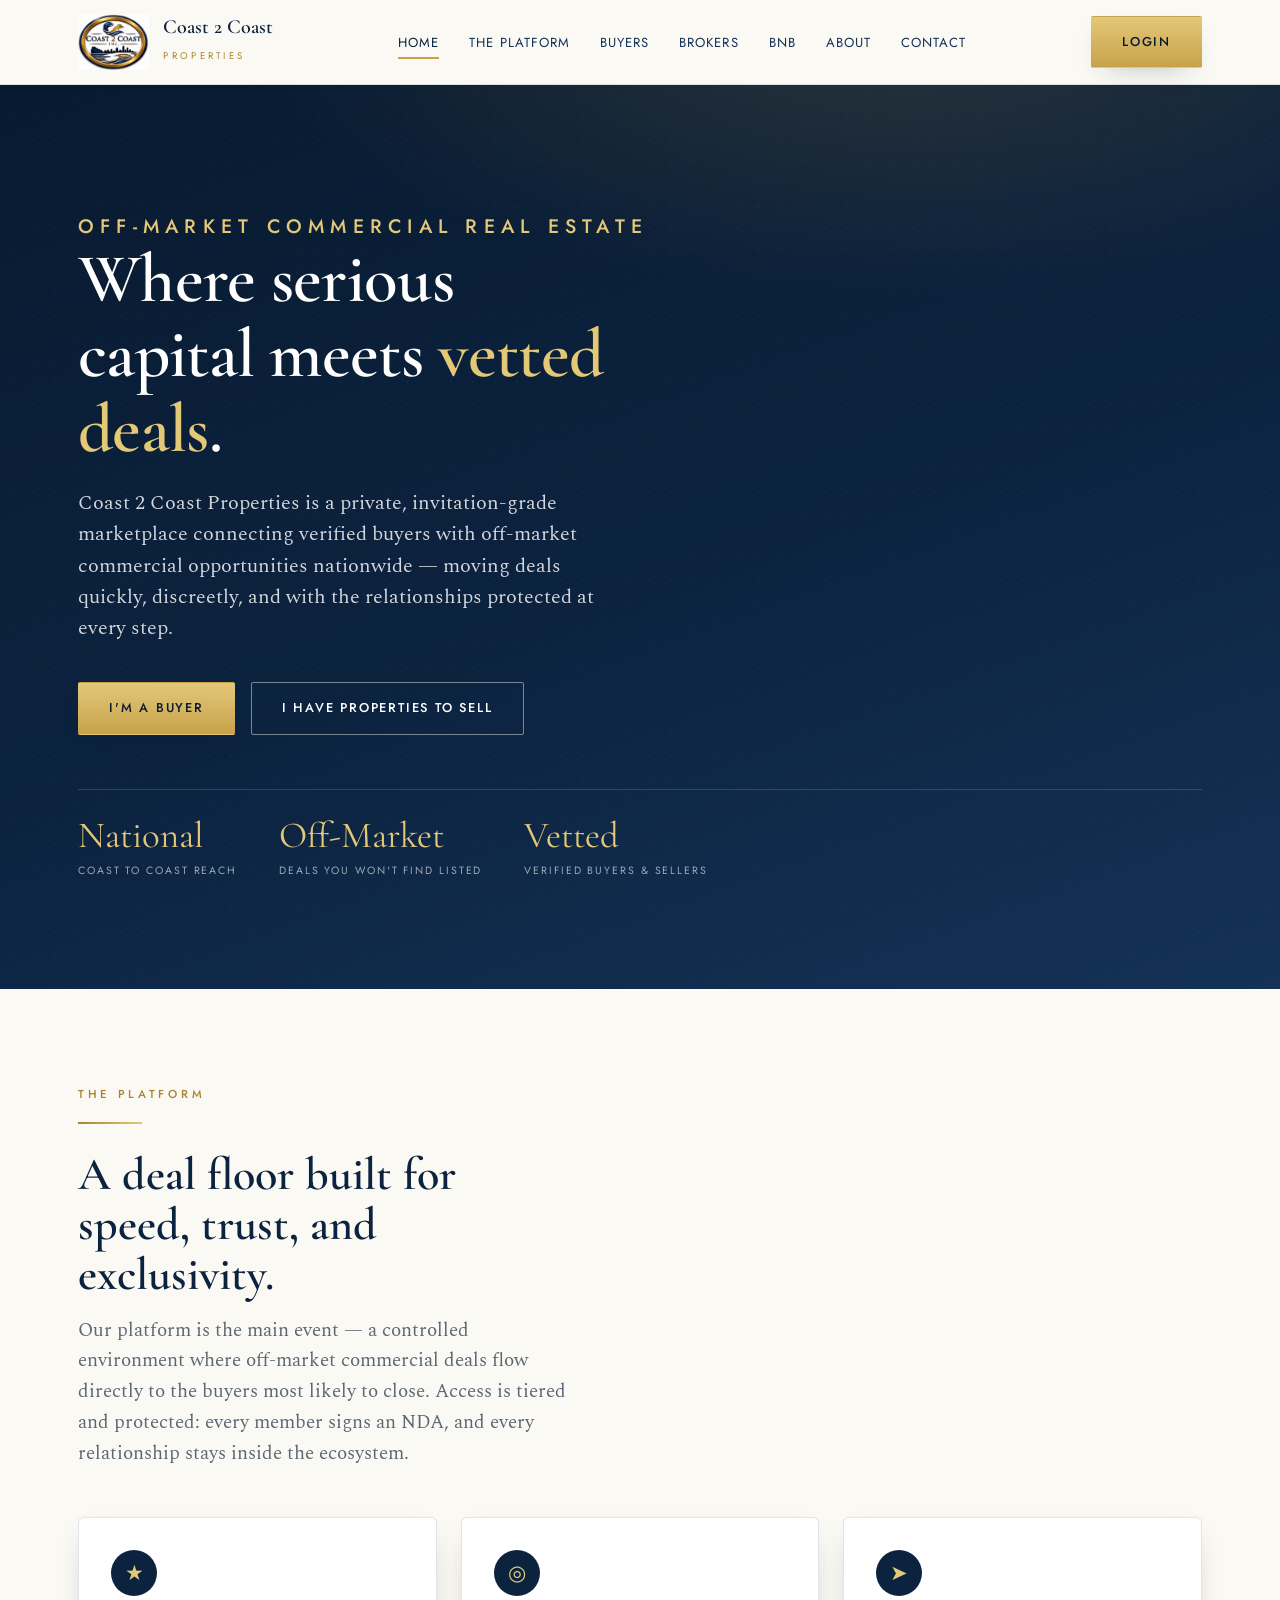
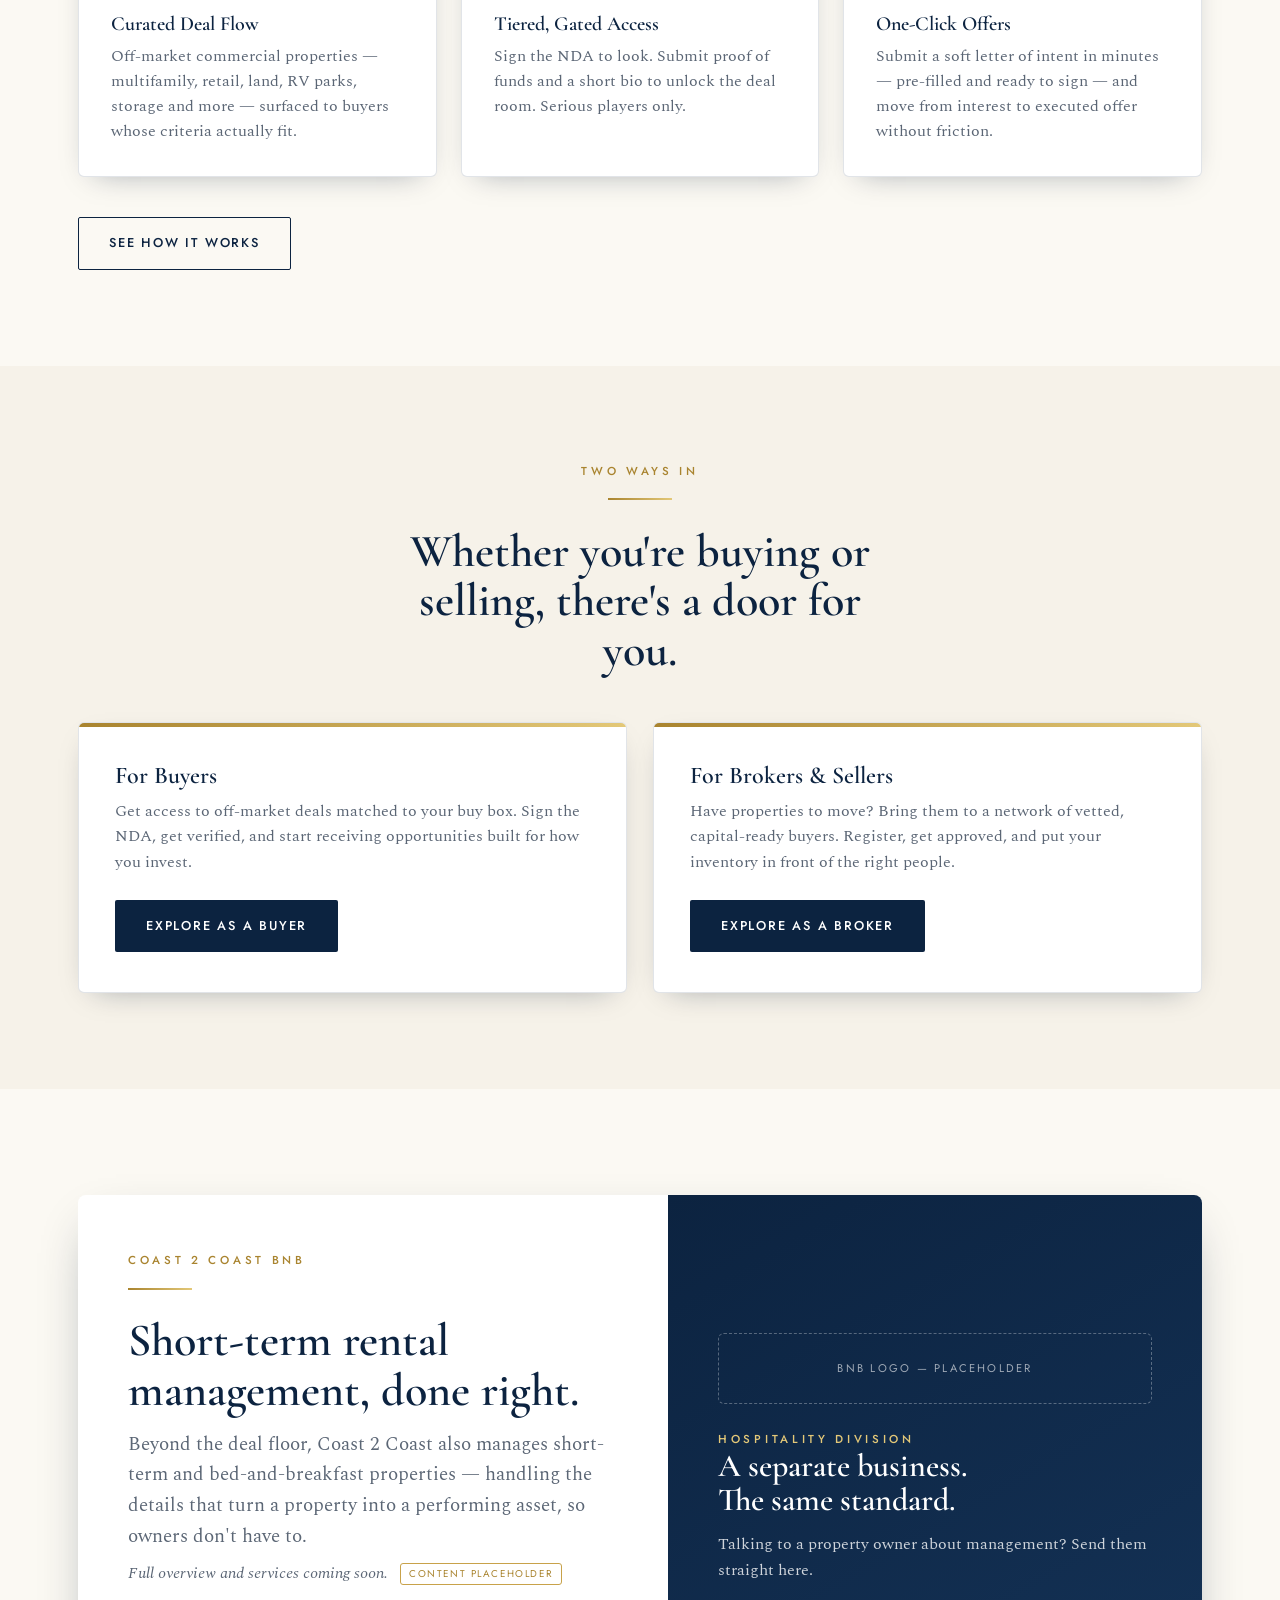
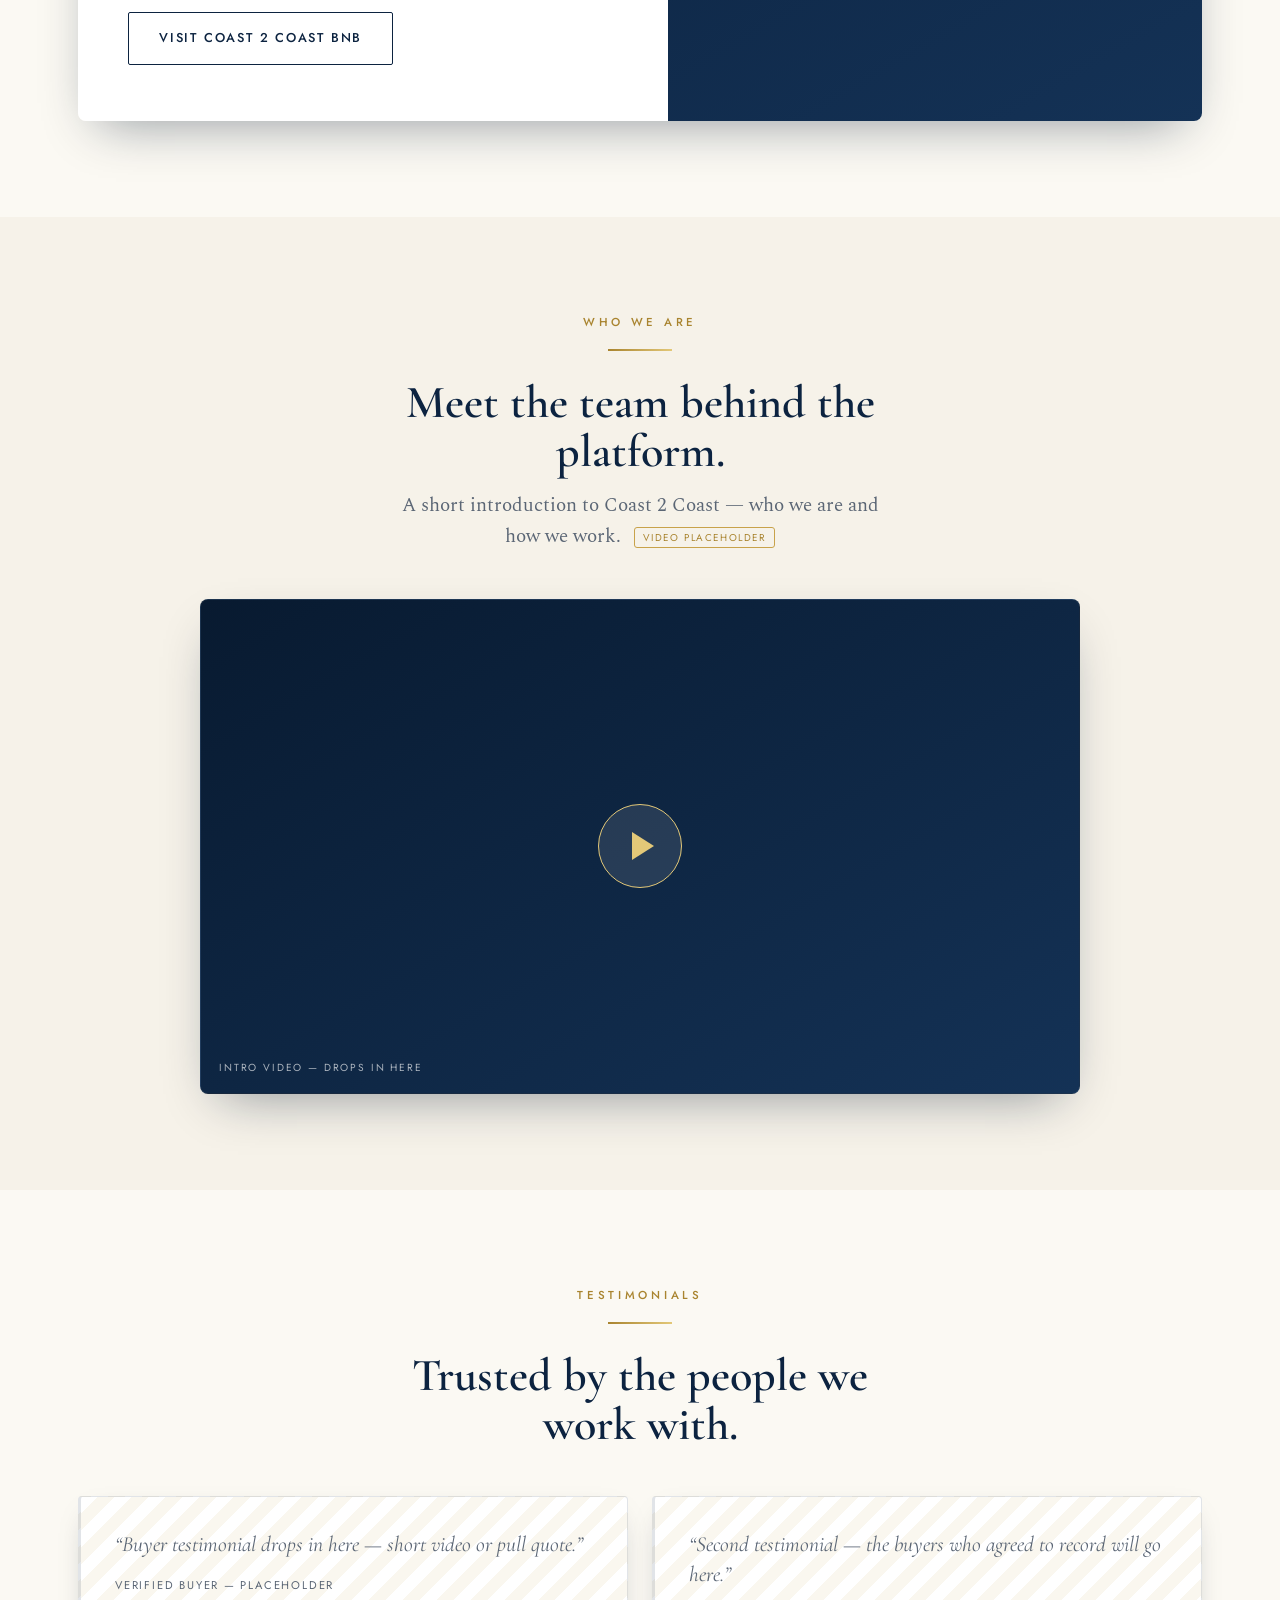
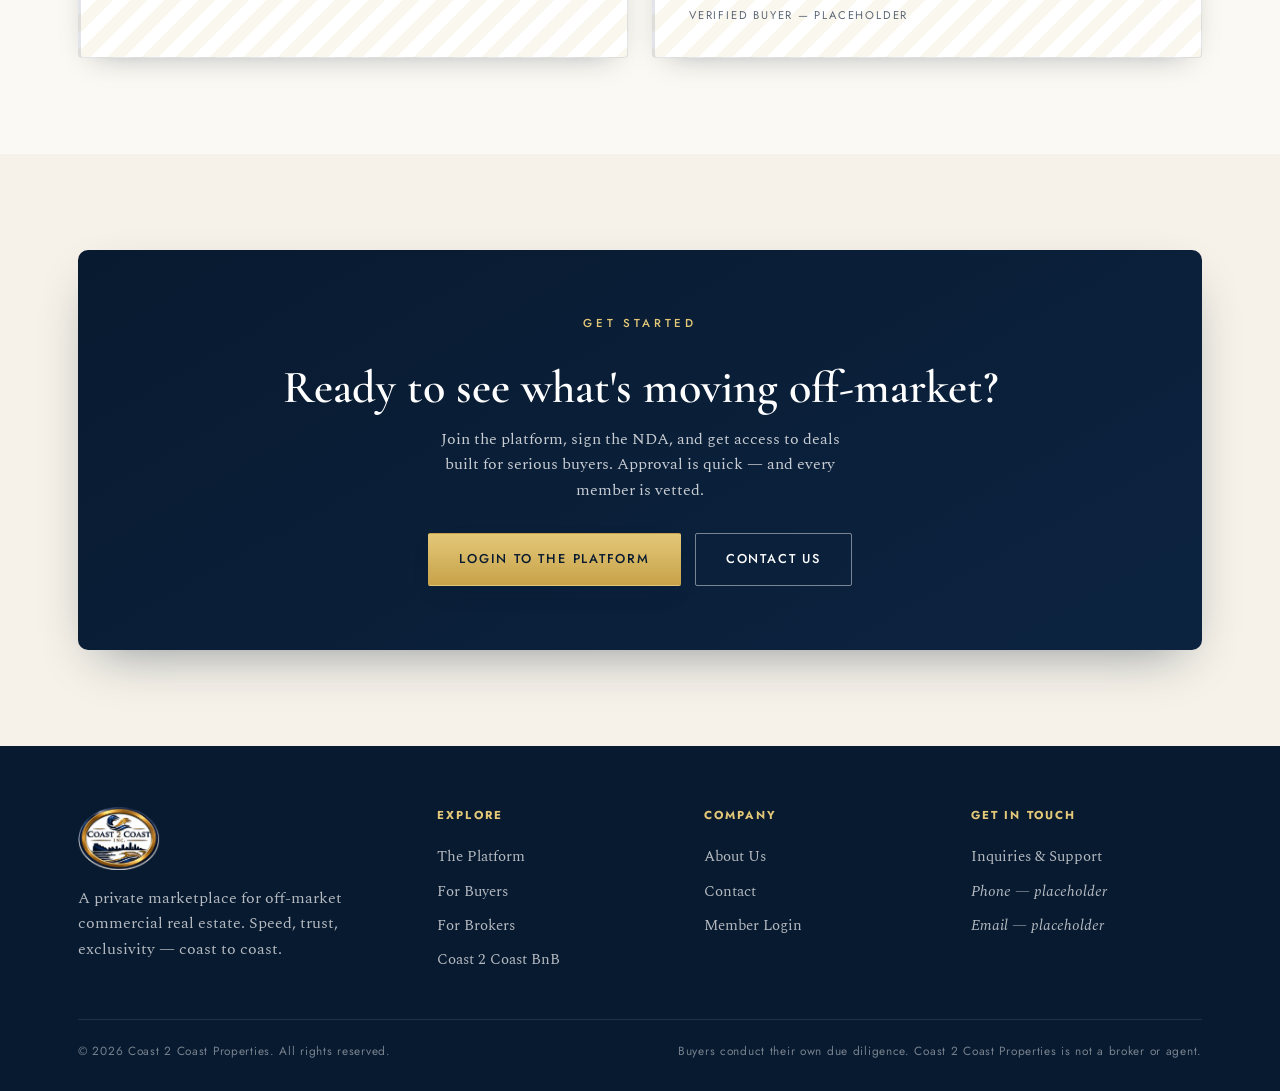
==== index.html @ ff52f73a "Initial commit — C2C marketing site (7 pages) + InterServer deploy workflow" ====
<!DOCTYPE html>
<html lang="en">
<head>
<meta charset="UTF-8">
<meta name="viewport" content="width=device-width, initial-scale=1.0">
<title>Coast 2 Coast Properties — Off-Market Commercial Real Estate</title>
<meta name="description" content="A private, invitation-grade marketplace for off-market commercial real estate. Verified buyers, vetted deals, coast to coast.">
<link rel="preconnect" href="https://fonts.googleapis.com">
<link rel="preconnect" href="https://fonts.gstatic.com" crossorigin>
<link href="https://fonts.googleapis.com/css2?family=Cormorant+Garamond:wght@500;600;700&family=Spectral:wght@400;500;600&family=Jost:wght@400;500;600&display=swap" rel="stylesheet">
<link rel="stylesheet" href="assets/css/style.css">
<link rel="icon" href="assets/img/logo.png">
</head>
<body>

<!-- ============ TOP BAR ============ -->
<header class="topbar">
  <div class="container nav">
    <a class="brand" href="index.html">
      <img src="assets/img/logo.png" alt="Coast 2 Coast Properties">
      <span>
        <span class="bname">Coast 2 Coast</span><br>
        <span class="bsub">Properties</span>
      </span>
    </a>
    <nav class="menu" id="menu">
      <a href="index.html" class="active">Home</a>
      <a href="platform.html">The Platform</a>
      <a href="buyers.html">Buyers</a>
      <a href="brokers.html">Brokers</a>
      <a href="bnb.html">BnB</a>
      <a href="about.html">About</a>
      <a href="contact.html">Contact</a>
    </nav>
    <div class="nav-cta">
      <a href="https://coast2coast.thedealfloor.com" class="btn btn-gold">Login</a>
      <button class="burger" id="burger" aria-label="Menu"><span></span><span></span><span></span></button>
    </div>
  </div>
</header>

<!-- ============ HERO ============ -->
<section class="hero">
  <div class="container">
    <p class="eyebrow reveal d1">Off-Market Commercial Real Estate</p>
    <h1 class="reveal d2">Where serious capital meets <span class="accent">vetted deals</span>.</h1>
    <p class="reveal d3">Coast 2 Coast Properties is a private, invitation-grade marketplace connecting verified buyers with off-market commercial opportunities nationwide — moving deals quickly, discreetly, and with the relationships protected at every step.</p>
    <div class="hero-cta reveal d4">
      <a href="buyers.html" class="btn btn-gold">I'm a Buyer</a>
      <a href="brokers.html" class="btn btn-ghost">I Have Properties to Sell</a>
    </div>
    <div class="hero-meta reveal d5">
      <div class="stat"><div class="n">National</div><div class="l">Coast to Coast Reach</div></div>
      <div class="stat"><div class="n">Off-Market</div><div class="l">Deals You Won't Find Listed</div></div>
      <div class="stat"><div class="n">Vetted</div><div class="l">Verified Buyers &amp; Sellers</div></div>
    </div>
  </div>
</section>

<!-- ============ PLATFORM OVERVIEW ============ -->
<section class="section" id="platform">
  <div class="container">
    <div class="section-head">
      <p class="eyebrow">The Platform</p>
      <span class="rule"></span>
      <h2>A deal floor built for speed, trust, and exclusivity.</h2>
      <p class="lede" style="margin-top:16px">Our platform is the main event — a controlled environment where off-market commercial deals flow directly to the buyers most likely to close. Access is tiered and protected: every member signs an NDA, and every relationship stays inside the ecosystem.</p>
    </div>
    <div class="grid-3">
      <div class="card"><div class="ic">&#9733;</div><h3>Curated Deal Flow</h3><p>Off-market commercial properties — multifamily, retail, land, RV parks, storage and more — surfaced to buyers whose criteria actually fit.</p></div>
      <div class="card"><div class="ic">&#9678;</div><h3>Tiered, Gated Access</h3><p>Sign the NDA to look. Submit proof of funds and a short bio to unlock the deal room. Serious players only.</p></div>
      <div class="card"><div class="ic">&#10148;</div><h3>One-Click Offers</h3><p>Submit a soft letter of intent in minutes — pre-filled and ready to sign — and move from interest to executed offer without friction.</p></div>
    </div>
    <div style="margin-top:40px"><a href="platform.html" class="btn btn-outline">See How It Works</a></div>
  </div>
</section>

<!-- ============ TWO PATHS ============ -->
<section class="section tint">
  <div class="container">
    <div class="section-head center">
      <p class="eyebrow">Two Ways In</p>
      <span class="rule"></span>
      <h2>Whether you're buying or selling, there's a door for you.</h2>
    </div>
    <div class="paths">
      <div class="path">
        <h3>For Buyers</h3>
        <p>Get access to off-market deals matched to your buy box. Sign the NDA, get verified, and start receiving opportunities built for how you invest.</p>
        <a href="buyers.html" class="btn btn-navy">Explore as a Buyer</a>
      </div>
      <div class="path">
        <h3>For Brokers &amp; Sellers</h3>
        <p>Have properties to move? Bring them to a network of vetted, capital-ready buyers. Register, get approved, and put your inventory in front of the right people.</p>
        <a href="brokers.html" class="btn btn-navy">Explore as a Broker</a>
      </div>
    </div>
  </div>
</section>

<!-- ============ BnB BAND ============ -->
<section class="section">
  <div class="container">
    <div class="split">
      <div class="copy">
        <p class="eyebrow">Coast 2 Coast BnB</p>
        <span class="rule"></span>
        <h2>Short-term rental management, done right.</h2>
        <p class="lede" style="margin-top:14px">Beyond the deal floor, Coast 2 Coast also manages short-term and bed-and-breakfast properties — handling the details that turn a property into a performing asset, so owners don't have to.</p>
        <p style="color:var(--muted);margin-top:8px"><em>Full overview and services coming soon.</em> <span class="ph">Content placeholder</span></p>
        <div style="margin-top:26px"><a href="bnb.html" class="btn btn-outline">Visit Coast 2 Coast BnB</a></div>
      </div>
      <div class="visual">
        <div class="placeholder-logo">BnB Logo &mdash; placeholder</div>
        <p class="eyebrow">Hospitality Division</p>
        <h2 style="font-size:2rem">A separate business.<br>The same standard.</h2>
        <p style="color:rgba(255,255,255,.8);margin-top:14px">Talking to a property owner about management? Send them straight here.</p>
      </div>
    </div>
  </div>
</section>

<!-- ============ VIDEO ============ -->
<section class="section tint">
  <div class="container">
    <div class="section-head center">
      <p class="eyebrow">Who We Are</p>
      <span class="rule"></span>
      <h2>Meet the team behind the platform.</h2>
      <p class="lede" style="margin:14px auto 0">A short introduction to Coast 2 Coast — who we are and how we work. <span class="ph">Video placeholder</span></p>
    </div>
    <div style="max-width:880px;margin:46px auto 0">
      <div class="video-frame" role="img" aria-label="Intro video placeholder">
        <div class="play"></div>
        <span class="tag">Intro video &mdash; drops in here</span>
      </div>
    </div>
  </div>
</section>

<!-- ============ TESTIMONIALS ============ -->
<section class="section">
  <div class="container">
    <div class="section-head center">
      <p class="eyebrow">Testimonials</p>
      <span class="rule"></span>
      <h2>Trusted by the people we work with.</h2>
    </div>
    <div class="quotes">
      <div class="quote is-placeholder">
        <p>&ldquo;Buyer testimonial drops in here — short video or pull quote.&rdquo;</p>
        <div class="who">Verified Buyer &mdash; placeholder</div>
      </div>
      <div class="quote is-placeholder">
        <p>&ldquo;Second testimonial — the buyers who agreed to record will go here.&rdquo;</p>
        <div class="who">Verified Buyer &mdash; placeholder</div>
      </div>
    </div>
  </div>
</section>

<!-- ============ CTA BAND ============ -->
<section class="section tint">
  <div class="container">
    <div class="cta-band">
      <p class="eyebrow" style="color:var(--gold-bright)">Get Started</p>
      <h2>Ready to see what's moving off-market?</h2>
      <p>Join the platform, sign the NDA, and get access to deals built for serious buyers. Approval is quick — and every member is vetted.</p>
      <div style="display:flex;gap:14px;justify-content:center;flex-wrap:wrap">
        <a href="https://coast2coast.thedealfloor.com" class="btn btn-gold">Login to the Platform</a>
        <a href="contact.html" class="btn btn-ghost">Contact Us</a>
      </div>
    </div>
  </div>
</section>

<!-- ============ FOOTER ============ -->
<footer class="footer">
  <div class="container">
    <div class="cols">
      <div>
        <img src="assets/img/logo_transparent.png" alt="Coast 2 Coast Properties">
        <p style="max-width:34ch">A private marketplace for off-market commercial real estate. Speed, trust, exclusivity — coast to coast.</p>
      </div>
      <div>
        <h4>Explore</h4>
        <a href="platform.html">The Platform</a>
        <a href="buyers.html">For Buyers</a>
        <a href="brokers.html">For Brokers</a>
        <a href="bnb.html">Coast 2 Coast BnB</a>
      </div>
      <div>
        <h4>Company</h4>
        <a href="about.html">About Us</a>
        <a href="contact.html">Contact</a>
        <a href="https://coast2coast.thedealfloor.com">Member Login</a>
      </div>
      <div>
        <h4>Get In Touch</h4>
        <a href="contact.html">Inquiries &amp; Support</a>
        <a href="#" class="ph-link"><em>Phone &mdash; placeholder</em></a>
        <a href="#" class="ph-link"><em>Email &mdash; placeholder</em></a>
      </div>
    </div>
    <div class="fine">
      <span>&copy; 2026 Coast 2 Coast Properties. All rights reserved.</span>
      <span>Buyers conduct their own due diligence. Coast 2 Coast Properties is not a broker or agent.</span>
    </div>
  </div>
</footer>

<script>
  const b=document.getElementById('burger'),m=document.getElementById('menu');
  b&&b.addEventListener('click',()=>m.classList.toggle('open'));
</script>
</body>
</html>
---- assets/css/style.css ----
/* ============================================================
   Coast 2 Coast Properties — shared stylesheet
   Palette + system pulled from the crest logo (navy + gold)
   ============================================================ */

:root{
  --navy:#0c2340;          /* deep crest navy */
  --navy-700:#143256;
  --navy-900:#081a30;
  --gold:#c8a24a;          /* metallic gold */
  --gold-bright:#e3c878;
  --gold-deep:#a9842f;
  --cream:#f6f2e9;         /* warm off-white */
  --cream-2:#fbf9f3;
  --ink:#1d2533;
  --muted:#5b6675;
  --line:rgba(12,35,64,.12);
  --white:#ffffff;

  --display:"Cormorant Garamond", Georgia, serif;
  --body:"Spectral", Georgia, "Times New Roman", serif;
  --sans:"Jost", "Century Gothic", system-ui, sans-serif; /* eyebrows, nav, buttons */

  --maxw:1180px;
  --shadow:0 20px 50px -20px rgba(8,26,48,.45);
  --shadow-sm:0 10px 30px -16px rgba(8,26,48,.4);
}

*{box-sizing:border-box;margin:0;padding:0}
html{scroll-behavior:smooth}
body{
  font-family:var(--body);
  color:var(--ink);
  background:var(--cream-2);
  line-height:1.6;
  -webkit-font-smoothing:antialiased;
}
img{max-width:100%;display:block}
a{color:inherit;text-decoration:none}

.container{max-width:var(--maxw);margin:0 auto;padding:0 28px}
.eyebrow{
  font-family:var(--sans);
  text-transform:uppercase;
  letter-spacing:.32em;
  font-size:.72rem;
  font-weight:500;
  color:var(--gold-deep);
}
h1,h2,h3{font-family:var(--display);font-weight:600;line-height:1.08;color:var(--navy)}
h1{font-size:clamp(2.6rem,5.4vw,4.4rem);letter-spacing:-.01em}
h2{font-size:clamp(2rem,3.6vw,3rem)}
h3{font-size:1.5rem}
.lede{font-size:1.2rem;color:var(--muted);max-width:60ch}

/* gold hairline divider */
.rule{display:inline-block;width:64px;height:2px;background:linear-gradient(90deg,var(--gold-deep),var(--gold-bright));margin:18px 0}

/* ---------- buttons ---------- */
.btn{
  font-family:var(--sans);
  text-transform:uppercase;
  letter-spacing:.14em;
  font-size:.8rem;
  font-weight:500;
  display:inline-flex;align-items:center;gap:.6em;
  padding:15px 30px;
  border-radius:2px;
  border:1px solid transparent;
  cursor:pointer;
  transition:.25s ease;
}
.btn-gold{background:linear-gradient(180deg,var(--gold-bright),var(--gold));color:var(--navy-900);box-shadow:var(--shadow-sm)}
.btn-gold:hover{transform:translateY(-2px);box-shadow:0 16px 34px -14px rgba(168,132,47,.7)}
.btn-ghost{border-color:rgba(255,255,255,.45);color:#fff}
.btn-ghost:hover{border-color:var(--gold-bright);color:var(--gold-bright)}
.btn-navy{background:var(--navy);color:#fff}
.btn-navy:hover{background:var(--navy-700);transform:translateY(-2px)}
.btn-outline{border-color:var(--navy);color:var(--navy)}
.btn-outline:hover{background:var(--navy);color:#fff}

/* ---------- top bar / nav ---------- */
.topbar{
  position:sticky;top:0;z-index:50;
  background:rgba(251,249,243,.92);
  backdrop-filter:blur(10px);
  border-bottom:1px solid var(--line);
}
.nav{display:flex;align-items:center;justify-content:space-between;height:84px}
.brand{display:flex;align-items:center;gap:14px}
.brand img{height:56px;width:auto}
.brand .bname{font-family:var(--display);font-size:1.25rem;color:var(--navy);font-weight:600;line-height:1}
.brand .bsub{font-family:var(--sans);font-size:.6rem;letter-spacing:.34em;text-transform:uppercase;color:var(--gold-deep)}
.menu{display:flex;align-items:center;gap:30px;font-family:var(--sans);font-size:.82rem;letter-spacing:.08em;text-transform:uppercase}
.menu a{color:var(--navy-700);padding:6px 0;position:relative;transition:.2s}
.menu a::after{content:"";position:absolute;left:0;bottom:0;width:0;height:2px;background:var(--gold);transition:.25s}
.menu a:hover{color:var(--navy)}
.menu a:hover::after,.menu a.active::after{width:100%}
.menu a.active{color:var(--navy)}
.nav-cta{display:flex;align-items:center;gap:14px}
.burger{display:none;flex-direction:column;gap:5px;background:none;border:0;cursor:pointer;padding:8px}
.burger span{width:26px;height:2px;background:var(--navy)}

/* ---------- hero ---------- */
.hero{
  position:relative;
  background:
    radial-gradient(1100px 500px at 70% -10%, rgba(200,162,74,.18), transparent 60%),
    linear-gradient(160deg,var(--navy-900),var(--navy) 55%,var(--navy-700));
  color:#fff;overflow:hidden;
}
.hero::after{ /* faint wave/grain texture line */
  content:"";position:absolute;inset:0;
  background-image:radial-gradient(rgba(255,255,255,.05) 1px,transparent 1px);
  background-size:22px 22px;opacity:.5;pointer-events:none;
}
.hero .container{position:relative;z-index:2;padding-top:104px;padding-bottom:110px}
.hero .eyebrow{color:var(--gold-bright)}
.hero h1{color:#fff;max-width:16ch}
.hero h1 .accent{color:var(--gold-bright)}
.hero p{color:rgba(255,255,255,.82);font-size:1.22rem;max-width:54ch;margin-top:22px}
.hero-cta{display:flex;gap:16px;margin-top:38px;flex-wrap:wrap}
.hero-meta{margin-top:54px;display:flex;gap:42px;flex-wrap:wrap;border-top:1px solid rgba(255,255,255,.14);padding-top:28px}
.hero-meta .stat .n{font-family:var(--display);font-size:2.3rem;color:var(--gold-bright);line-height:1}
.hero-meta .stat .l{font-family:var(--sans);text-transform:uppercase;letter-spacing:.18em;font-size:.66rem;color:rgba(255,255,255,.6);margin-top:8px}

/* reveal-on-load stagger */
.reveal{opacity:0;transform:translateY(18px);animation:rise .7s ease forwards}
@keyframes rise{to{opacity:1;transform:none}}
.d1{animation-delay:.05s}.d2{animation-delay:.16s}.d3{animation-delay:.28s}.d4{animation-delay:.4s}.d5{animation-delay:.52s}

/* ---------- generic section ---------- */
.section{padding:96px 0}
.section.tint{background:var(--cream)}
.section-head{max-width:62ch}
.section-head.center{margin:0 auto;text-align:center}

/* ---------- two-path cards (buyers / brokers) ---------- */
.paths{display:grid;grid-template-columns:1fr 1fr;gap:26px;margin-top:46px}
.path{
  background:#fff;border:1px solid var(--line);border-radius:6px;padding:40px 36px;
  box-shadow:var(--shadow-sm);position:relative;overflow:hidden;transition:.3s;
}
.path::before{content:"";position:absolute;top:0;left:0;width:100%;height:4px;background:linear-gradient(90deg,var(--gold-deep),var(--gold-bright))}
.path:hover{transform:translateY(-4px);box-shadow:var(--shadow)}
.path h3{margin-bottom:10px}
.path p{color:var(--muted);margin-bottom:24px}

/* ---------- feature grid ---------- */
.grid-3{display:grid;grid-template-columns:repeat(3,1fr);gap:24px;margin-top:48px}
.card{background:#fff;border:1px solid var(--line);border-radius:6px;padding:32px;box-shadow:var(--shadow-sm)}
.card .ic{width:46px;height:46px;border-radius:50%;display:grid;place-items:center;background:var(--navy);color:var(--gold-bright);font-family:var(--display);font-size:1.3rem;margin-bottom:18px}
.card h3{font-size:1.25rem;margin-bottom:8px}
.card p{color:var(--muted);font-size:.98rem}

/* ---------- BnB split band ---------- */
.split{display:grid;grid-template-columns:1.05fr .95fr;gap:0;align-items:stretch;border-radius:8px;overflow:hidden;box-shadow:var(--shadow);margin-top:10px}
.split .copy{background:#fff;padding:56px 50px}
.split .visual{background:linear-gradient(150deg,var(--navy),var(--navy-700));color:#fff;padding:56px 50px;display:flex;flex-direction:column;justify-content:center}
.split .visual .eyebrow{color:var(--gold-bright)}
.split .visual h2{color:#fff}
.placeholder-logo{border:1px dashed rgba(255,255,255,.3);border-radius:6px;padding:26px;text-align:center;font-family:var(--sans);text-transform:uppercase;letter-spacing:.2em;font-size:.7rem;color:rgba(255,255,255,.6);margin-bottom:26px}

/* ---------- video placeholder ---------- */
.video-frame{
  position:relative;border-radius:8px;overflow:hidden;aspect-ratio:16/9;
  background:linear-gradient(150deg,var(--navy-900),var(--navy-700));
  display:grid;place-items:center;box-shadow:var(--shadow);border:1px solid rgba(255,255,255,.06);
}
.video-frame .play{width:84px;height:84px;border-radius:50%;background:rgba(255,255,255,.1);border:1px solid var(--gold-bright);display:grid;place-items:center;transition:.3s}
.video-frame:hover .play{background:var(--gold);transform:scale(1.06)}
.video-frame .play::after{content:"";border-left:22px solid var(--gold-bright);border-top:14px solid transparent;border-bottom:14px solid transparent;margin-left:6px}
.video-frame:hover .play::after{border-left-color:var(--navy-900)}
.video-frame .tag{position:absolute;bottom:16px;left:18px;font-family:var(--sans);text-transform:uppercase;letter-spacing:.18em;font-size:.64rem;color:rgba(255,255,255,.65)}

/* ---------- testimonials ---------- */
.quotes{display:grid;grid-template-columns:repeat(2,1fr);gap:24px;margin-top:46px}
.quote{background:#fff;border:1px solid var(--line);border-left:3px solid var(--gold);border-radius:4px;padding:32px 34px;box-shadow:var(--shadow-sm)}
.quote p{font-family:var(--display);font-size:1.35rem;color:var(--navy);line-height:1.4;margin-bottom:18px}
.quote .who{font-family:var(--sans);text-transform:uppercase;letter-spacing:.16em;font-size:.7rem;color:var(--muted)}
.quote.is-placeholder{border-left-color:var(--line);background:repeating-linear-gradient(135deg,#fff,#fff 12px,#faf7ef 12px,#faf7ef 24px)}
.quote.is-placeholder p{color:var(--muted);font-style:italic}

/* ---------- team ---------- */
.team{display:grid;grid-template-columns:repeat(3,1fr);gap:28px;margin-top:48px}
.member{text-align:center}
.member .portrait{aspect-ratio:1;border-radius:8px;background:linear-gradient(160deg,var(--navy),var(--navy-700));display:grid;place-items:center;color:rgba(255,255,255,.4);font-family:var(--sans);text-transform:uppercase;letter-spacing:.18em;font-size:.66rem;border:1px solid var(--line);box-shadow:var(--shadow-sm);margin-bottom:16px}
.member h3{font-size:1.25rem;margin-bottom:2px}
.member .role{font-family:var(--sans);text-transform:uppercase;letter-spacing:.16em;font-size:.68rem;color:var(--gold-deep)}

/* ---------- CTA band ---------- */
.cta-band{background:linear-gradient(150deg,var(--navy-900),var(--navy));color:#fff;border-radius:10px;padding:64px 56px;text-align:center;box-shadow:var(--shadow);position:relative;overflow:hidden}
.cta-band h2{color:#fff;margin-bottom:14px}
.cta-band p{color:rgba(255,255,255,.78);max-width:52ch;margin:0 auto 30px}

/* ---------- forms ---------- */
.form{display:grid;gap:18px;max-width:560px}
.field{display:grid;gap:7px}
.field label{font-family:var(--sans);text-transform:uppercase;letter-spacing:.14em;font-size:.7rem;color:var(--navy-700)}
.field input,.field textarea,.field select{
  font-family:var(--body);font-size:1rem;padding:13px 15px;border:1px solid var(--line);
  border-radius:4px;background:#fff;color:var(--ink);transition:.2s;
}
.field input:focus,.field textarea:focus,.field select:focus{outline:none;border-color:var(--gold);box-shadow:0 0 0 3px rgba(200,162,74,.18)}
.form-note{font-size:.85rem;color:var(--muted)}

/* ---------- footer ---------- */
.footer{background:var(--navy-900);color:rgba(255,255,255,.7);padding:60px 0 30px}
.footer .cols{display:grid;grid-template-columns:1.4fr 1fr 1fr 1fr;gap:36px}
.footer img{height:64px;margin-bottom:16px}
.footer h4{font-family:var(--sans);text-transform:uppercase;letter-spacing:.18em;font-size:.72rem;color:var(--gold-bright);margin-bottom:16px}
.footer a{display:block;padding:5px 0;color:rgba(255,255,255,.7);font-size:.95rem;transition:.2s}
.footer a:hover{color:var(--gold-bright)}
.footer .fine{border-top:1px solid rgba(255,255,255,.1);margin-top:42px;padding-top:22px;display:flex;justify-content:space-between;font-family:var(--sans);font-size:.74rem;letter-spacing:.06em;color:rgba(255,255,255,.45);flex-wrap:wrap;gap:10px}

/* page hero (interior pages) */
.page-hero{background:linear-gradient(160deg,var(--navy-900),var(--navy) 60%,var(--navy-700));color:#fff;padding:90px 0 76px;position:relative;overflow:hidden}
.page-hero::after{content:"";position:absolute;inset:0;background-image:radial-gradient(rgba(255,255,255,.05) 1px,transparent 1px);background-size:22px 22px;opacity:.5}
.page-hero .container{position:relative;z-index:2}
.page-hero .eyebrow{color:var(--gold-bright)}
.page-hero h1{color:#fff;margin-top:12px}
.page-hero p{color:rgba(255,255,255,.8);margin-top:18px}
.breadcrumb{font-family:var(--sans);font-size:.72rem;letter-spacing:.14em;text-transform:uppercase;color:rgba(255,255,255,.55)}
.breadcrumb a:hover{color:var(--gold-bright)}

/* prose blocks */
.prose{max-width:70ch}
.prose p{margin-bottom:18px;color:var(--ink)}
.prose h2{margin:38px 0 14px}
.prose ul{margin:0 0 18px 1.1em;color:var(--ink)}
.prose li{margin-bottom:9px}

/* steps */
.steps{counter-reset:s;display:grid;gap:18px;margin-top:34px}
.step{display:grid;grid-template-columns:auto 1fr;gap:20px;align-items:start;background:#fff;border:1px solid var(--line);border-radius:6px;padding:24px 28px;box-shadow:var(--shadow-sm)}
.step .num{counter-increment:s;width:42px;height:42px;border-radius:50%;background:var(--navy);color:var(--gold-bright);font-family:var(--display);font-size:1.3rem;display:grid;place-items:center}
.step .num::before{content:counter(s)}
.step h3{font-size:1.2rem;margin-bottom:4px}
.step p{color:var(--muted);font-size:.98rem}

/* placeholder inline tag */
.ph{display:inline-block;font-family:var(--sans);font-size:.62rem;letter-spacing:.16em;text-transform:uppercase;color:var(--gold-deep);border:1px solid var(--gold);border-radius:3px;padding:2px 8px;vertical-align:middle;margin-left:8px}

/* ---------- responsive ---------- */
@media(max-width:880px){
  .menu{display:none}
  .burger{display:flex}
  .menu.open{display:flex;position:absolute;top:84px;left:0;right:0;flex-direction:column;background:var(--cream-2);border-bottom:1px solid var(--line);padding:18px 28px;gap:16px}
  .paths,.grid-3,.quotes,.team,.split,.footer .cols{grid-template-columns:1fr}
  .split .copy,.split .visual{padding:40px 32px}
  .hero .container{padding-top:70px;padding-bottom:80px}
  .footer .fine{flex-direction:column}
}
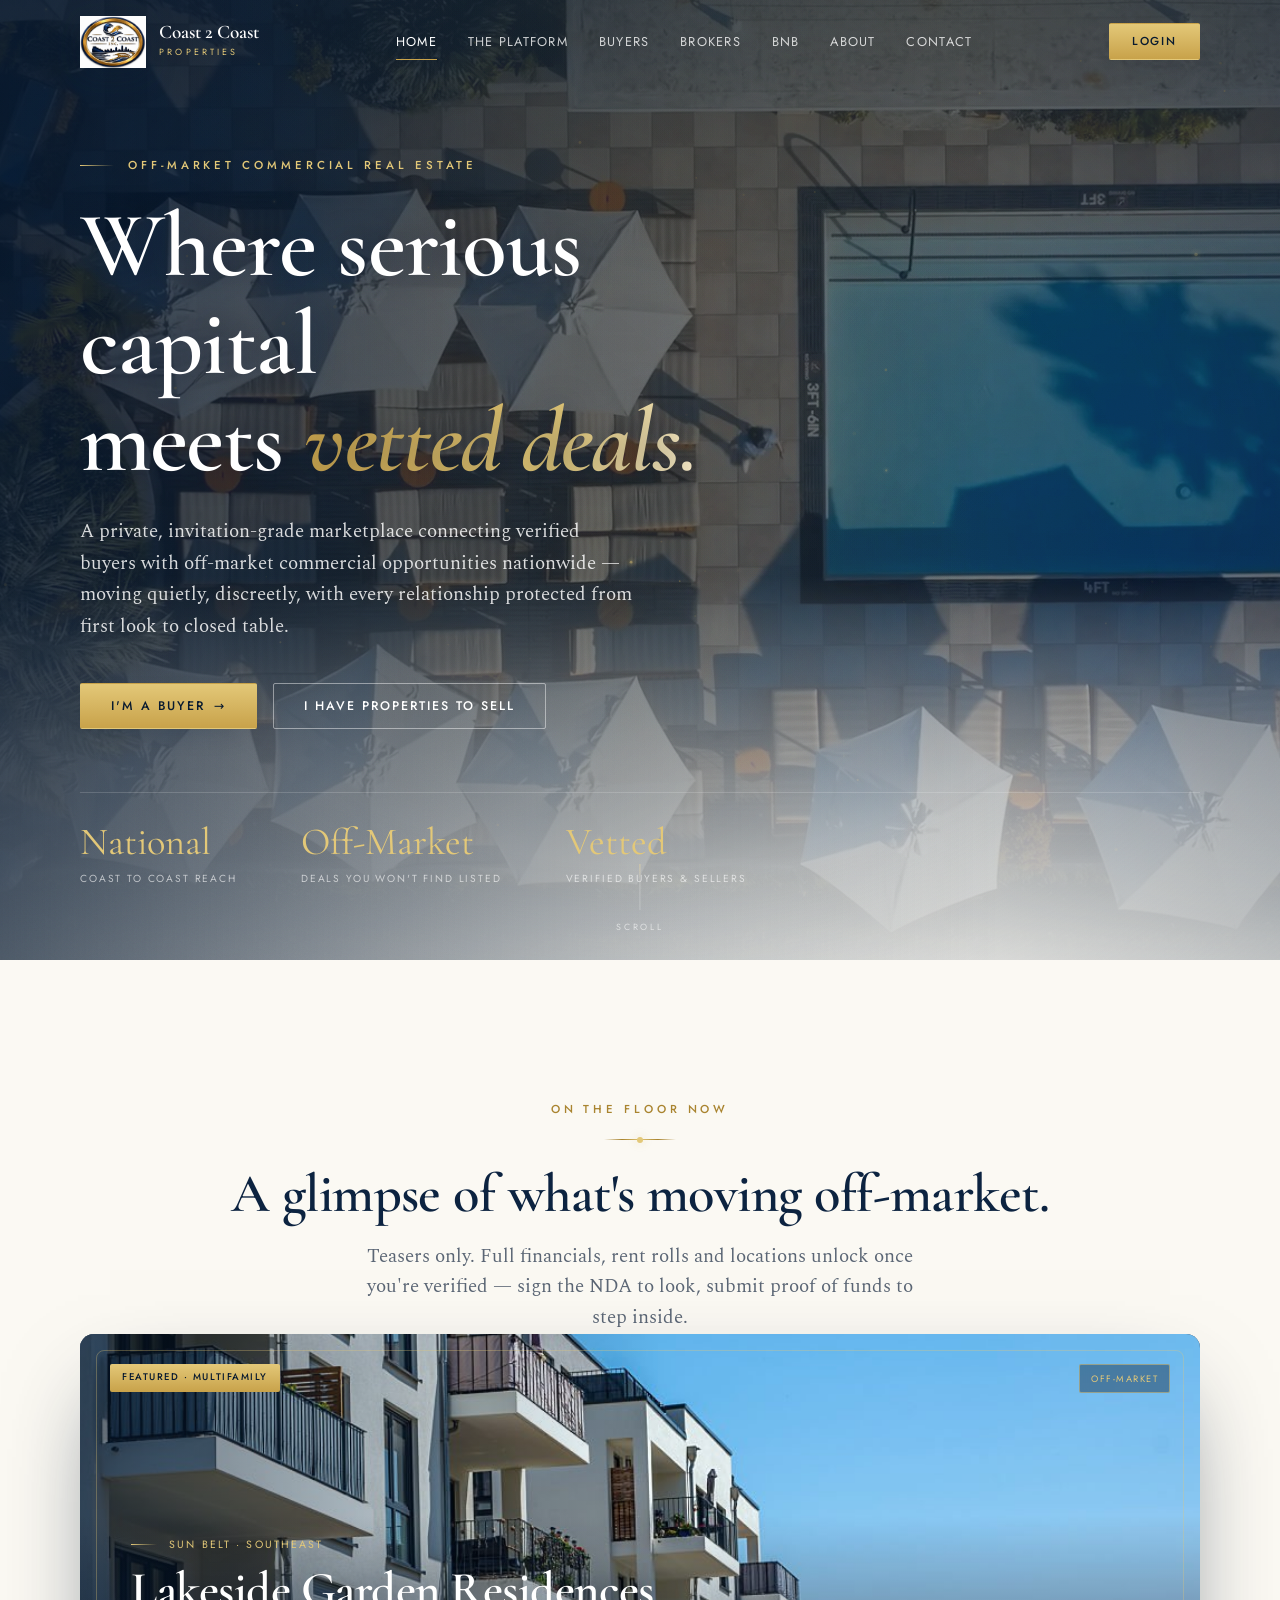
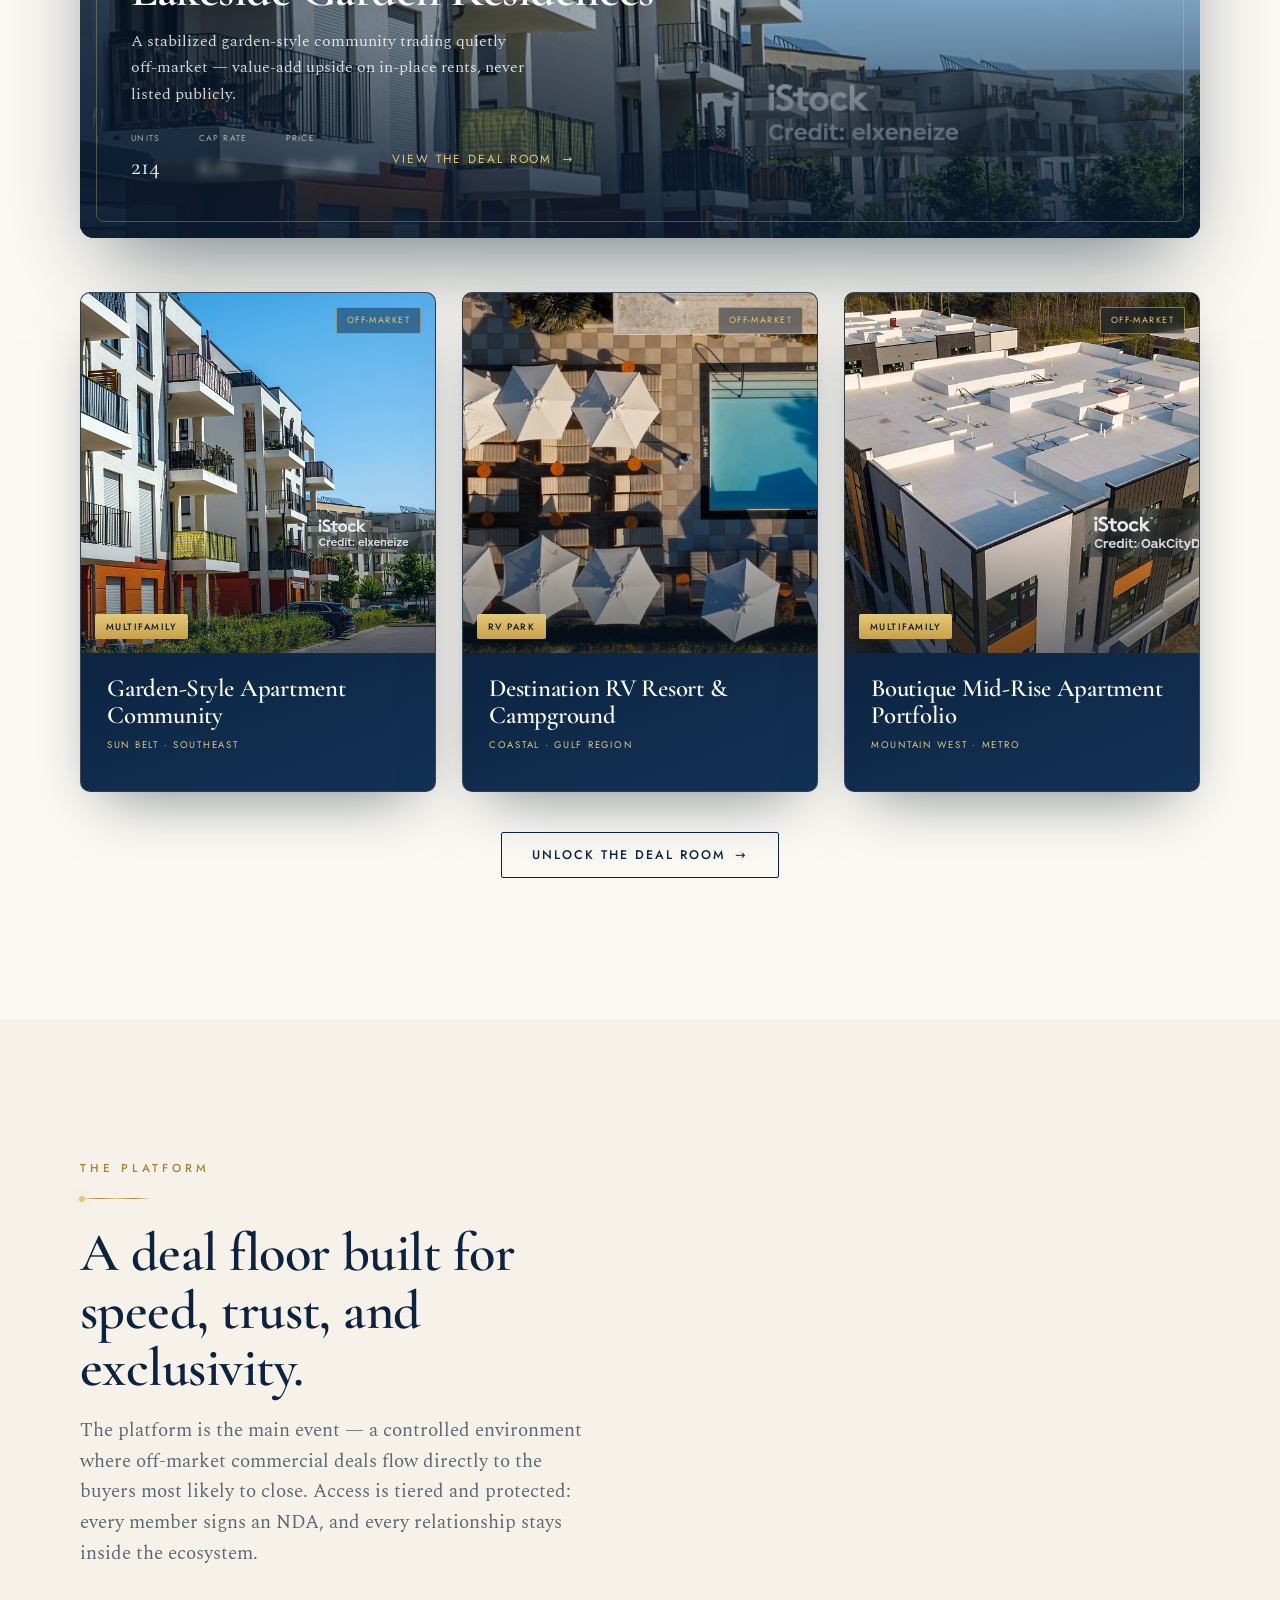
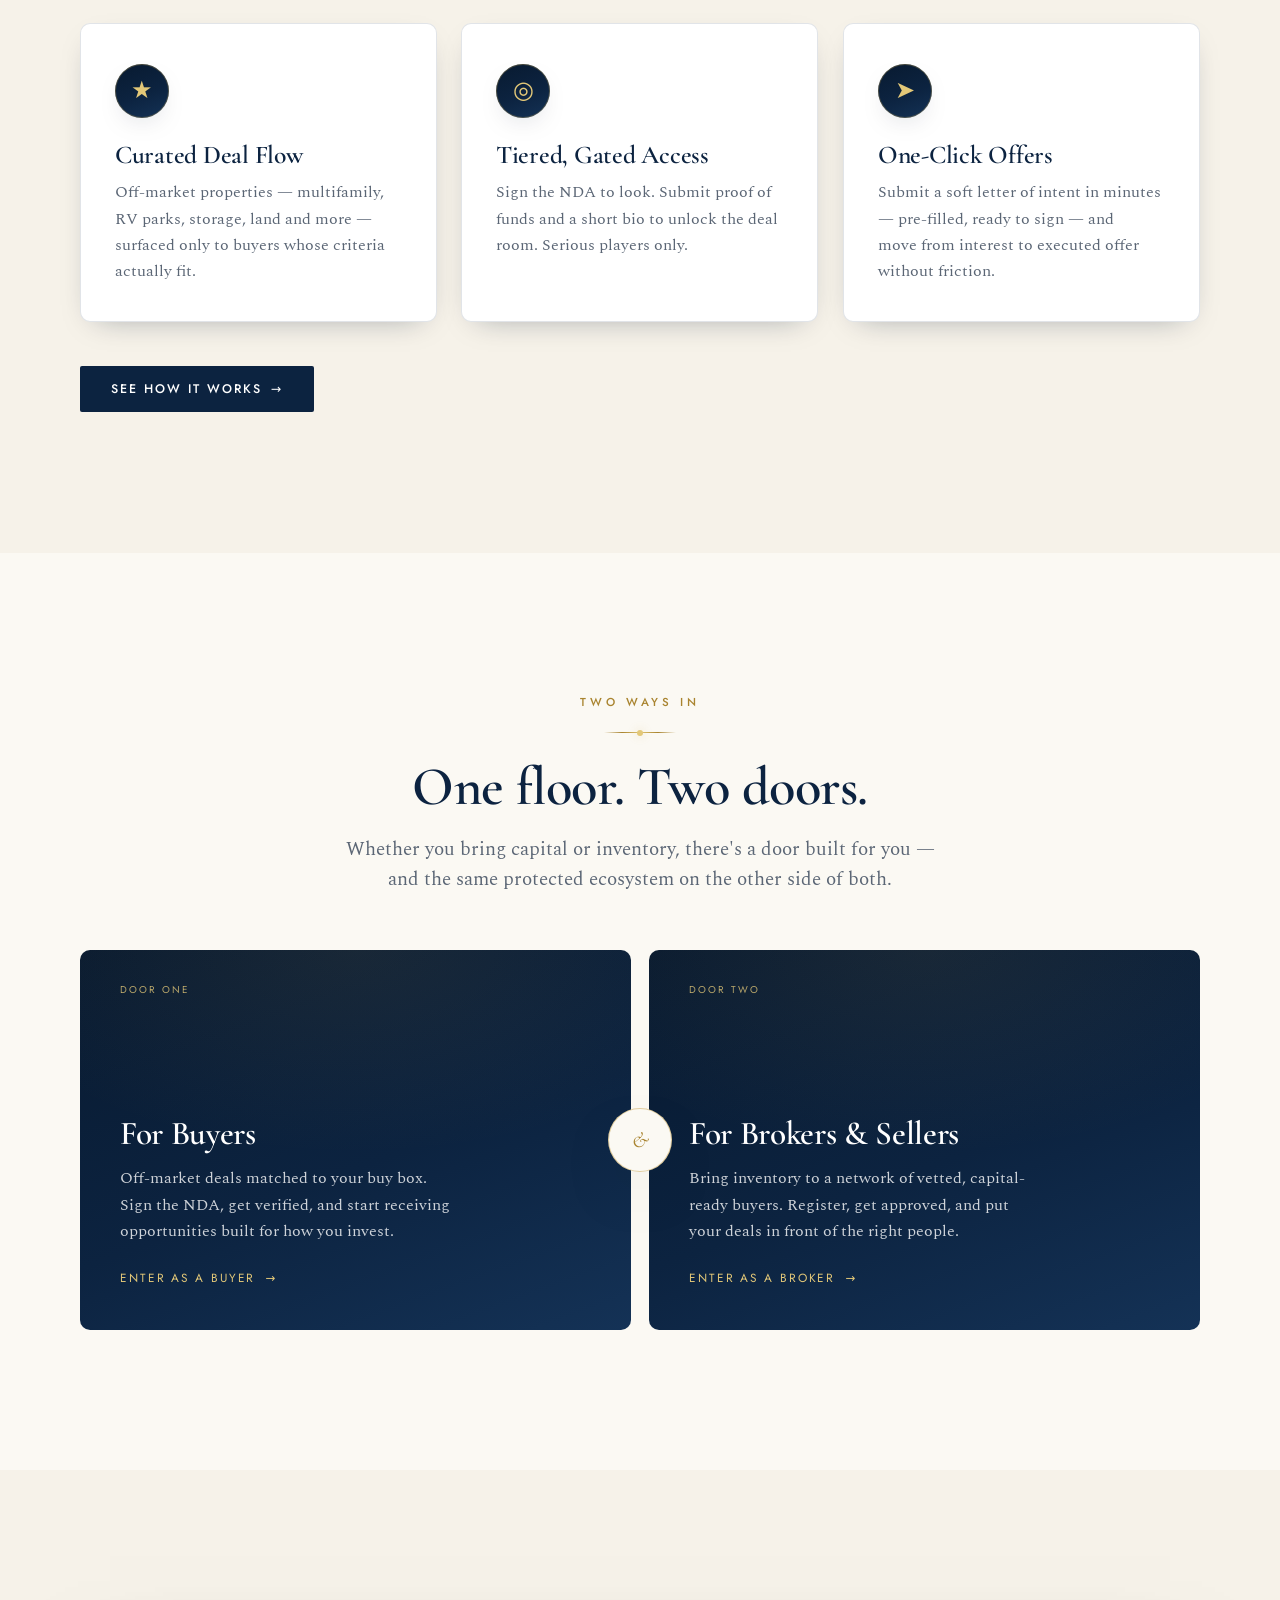
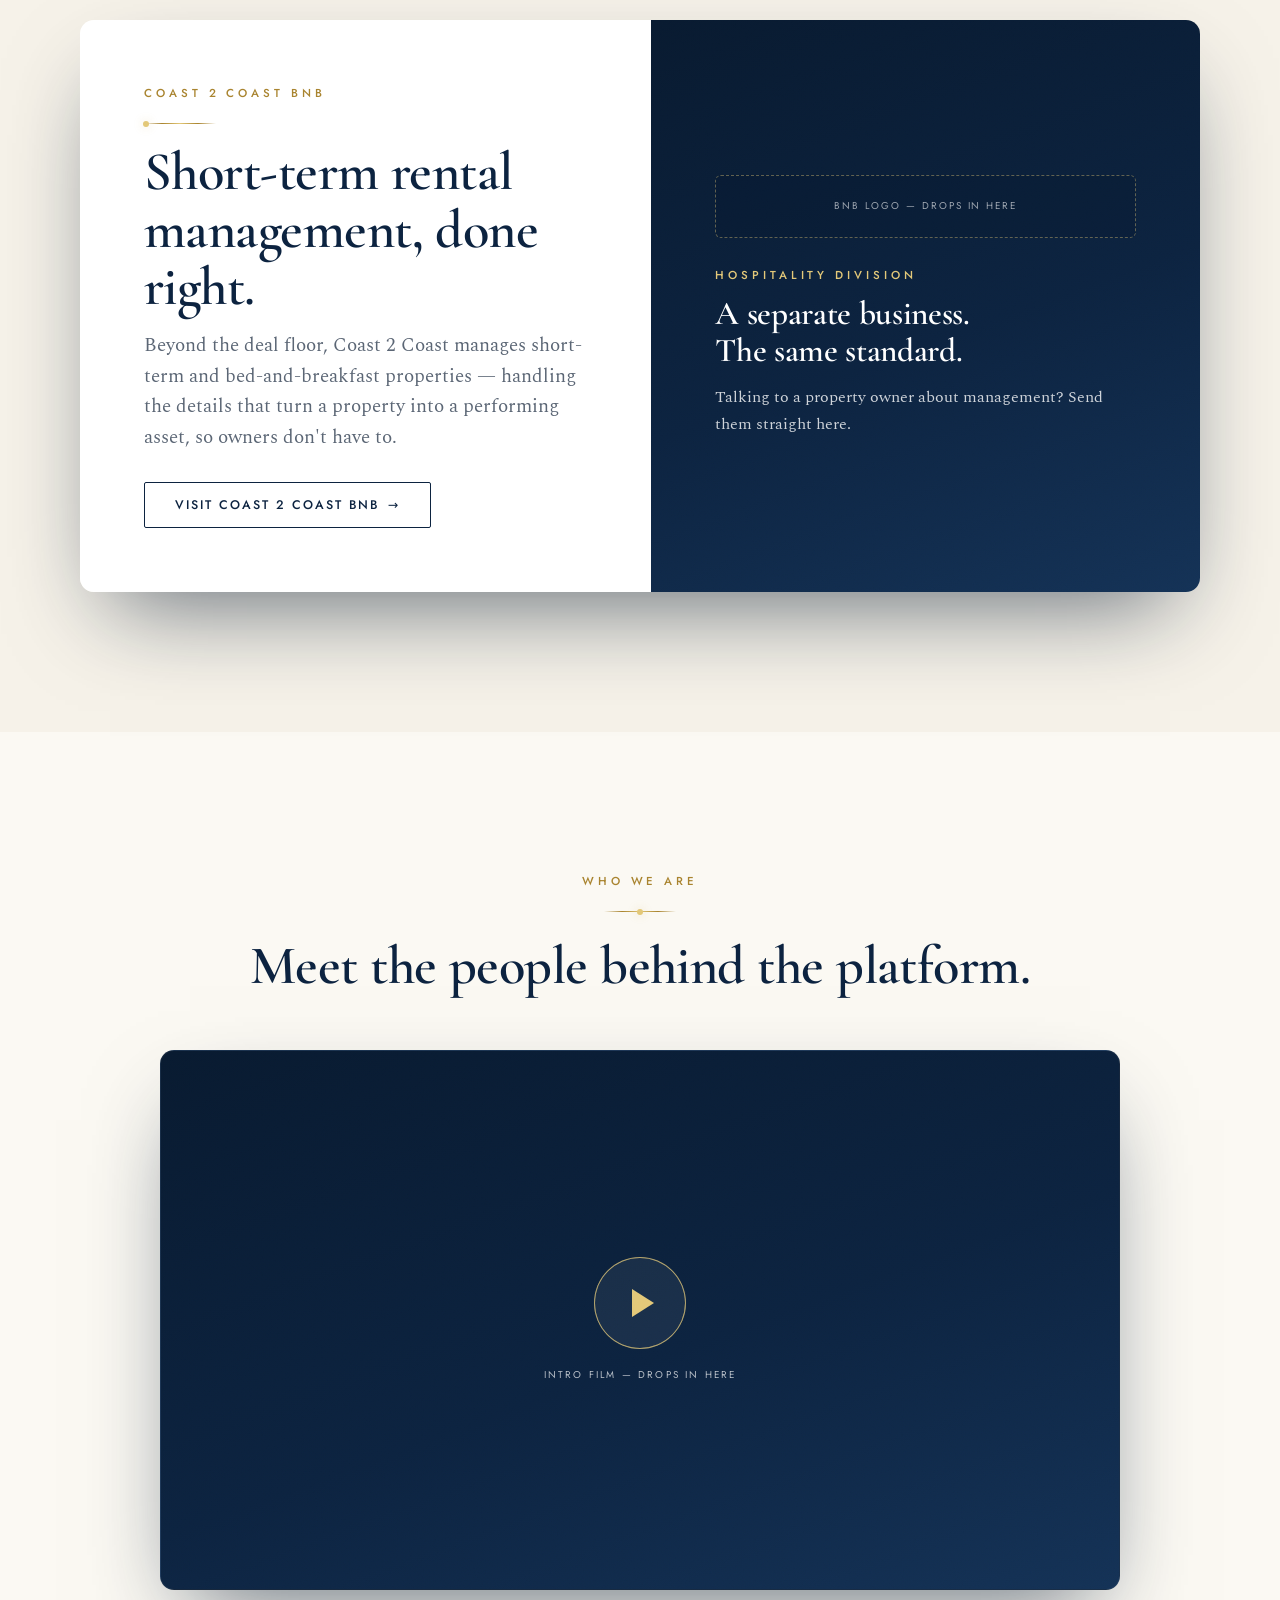
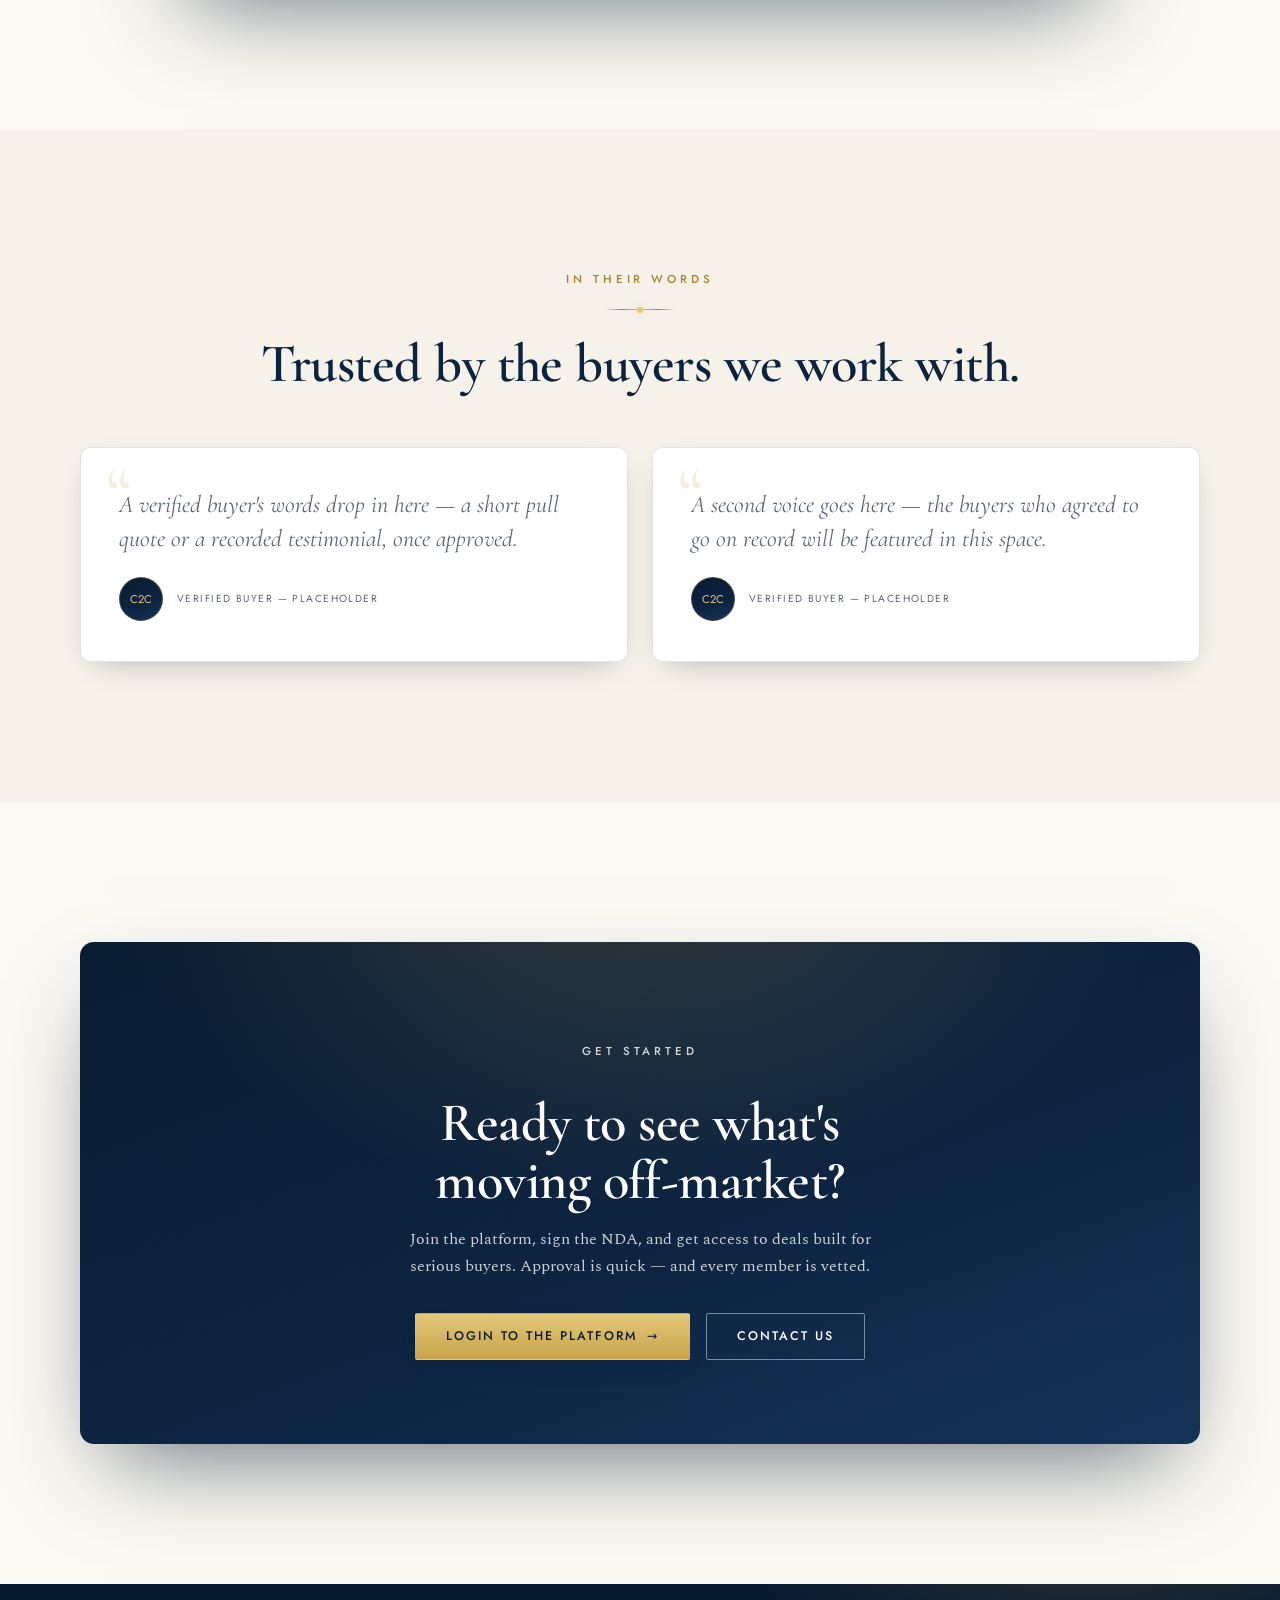
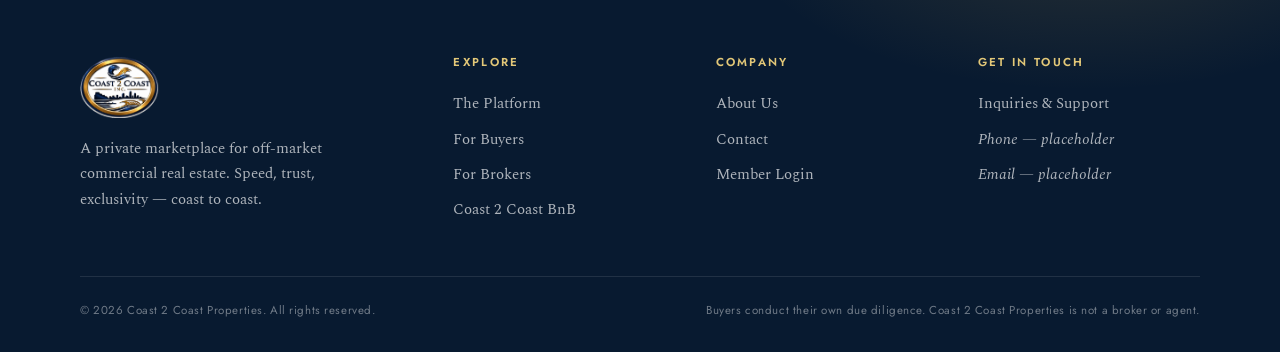
==== commit d3756acc: "Replace site with new Coast 2 Coast design system (split CSS, JS, new imagery)" ====
--- a/index.html
+++ b/index.html
@@ -5,25 +5,24 @@
 <meta name="viewport" content="width=device-width, initial-scale=1.0">
 <title>Coast 2 Coast Properties — Off-Market Commercial Real Estate</title>
 <meta name="description" content="A private, invitation-grade marketplace for off-market commercial real estate. Verified buyers, vetted deals, coast to coast.">
+<script>document.documentElement.className+=' js';</script>
 <link rel="preconnect" href="https://fonts.googleapis.com">
 <link rel="preconnect" href="https://fonts.gstatic.com" crossorigin>
-<link href="https://fonts.googleapis.com/css2?family=Cormorant+Garamond:wght@500;600;700&family=Spectral:wght@400;500;600&family=Jost:wght@400;500;600&display=swap" rel="stylesheet">
-<link rel="stylesheet" href="assets/css/style.css">
+<link href="https://fonts.googleapis.com/css2?family=Cormorant+Garamond:ital,wght@0,500;0,600;0,700;1,500;1,600&family=Spectral:ital,wght@0,400;0,500;0,600;1,400&family=Jost:wght@400;500;600&display=swap" rel="stylesheet">
+<link rel="stylesheet" href="css/base.css">
+<link rel="stylesheet" href="css/home.css">
 <link rel="icon" href="assets/img/logo.png">
 </head>
 <body>
 
-<!-- ============ TOP BAR ============ -->
-<header class="topbar">
-  <div class="container nav">
-    <a class="brand" href="index.html">
-      <img src="assets/img/logo.png" alt="Coast 2 Coast Properties">
-      <span>
-        <span class="bname">Coast 2 Coast</span><br>
-        <span class="bsub">Properties</span>
-      </span>
+<!-- ============ HEADER ============ -->
+<header class="header" id="header">
+  <div class="header__in">
+    <a class="brand" href="index.html" aria-label="Coast 2 Coast Properties — home">
+      <img src="assets/img/logo.png" alt="">
+      <span><span class="brand__name">Coast 2 Coast</span><span class="brand__sub">Properties</span></span>
     </a>
-    <nav class="menu" id="menu">
+    <nav class="nav" id="nav" aria-label="Primary">
       <a href="index.html" class="active">Home</a>
       <a href="platform.html">The Platform</a>
       <a href="buyers.html">Buyers</a>
@@ -33,142 +32,276 @@
       <a href="contact.html">Contact</a>
     </nav>
     <div class="nav-cta">
-      <a href="https://coast2coast.thedealfloor.com" class="btn btn-gold">Login</a>
-      <button class="burger" id="burger" aria-label="Menu"><span></span><span></span><span></span></button>
+      <a href="https://coast2coast.thedealfloor.com" class="btn btn-gold btn-sm">Login</a>
+      <button class="burger" id="burger" aria-label="Menu" aria-expanded="false"><span></span><span></span><span></span></button>
     </div>
   </div>
 </header>
 
 <!-- ============ HERO ============ -->
-<section class="hero">
-  <div class="container">
-    <p class="eyebrow reveal d1">Off-Market Commercial Real Estate</p>
-    <h1 class="reveal d2">Where serious capital meets <span class="accent">vetted deals</span>.</h1>
-    <p class="reveal d3">Coast 2 Coast Properties is a private, invitation-grade marketplace connecting verified buyers with off-market commercial opportunities nationwide — moving deals quickly, discreetly, and with the relationships protected at every step.</p>
-    <div class="hero-cta reveal d4">
-      <a href="buyers.html" class="btn btn-gold">I'm a Buyer</a>
+<section class="hero grain" id="hero">
+  <!-- Drop a hero photo or <video> inside .hero__media (add class "kenburns" for slow zoom) -->
+  <div class="hero__media kenburns" id="hero-media"><img src="assets/img/hero-resort.jpg" alt=""></div>
+  <canvas id="floor-canvas" aria-hidden="true"></canvas>
+  <div class="hero__scrim"></div>
+
+  <div class="hero__in">
+    <p class="hero__eyebrow eyebrow eyebrow--light reveal" style="--d:60ms"><span class="tick"></span>Off-Market Commercial Real Estate</p>
+    <h1 class="reveal" style="--d:140ms">Where serious capital<br>meets <span class="accent">vetted deals.</span></h1>
+    <p class="hero__lede reveal" style="--d:260ms">A private, invitation-grade marketplace connecting verified buyers with off-market commercial opportunities nationwide — moving quietly, discreetly, with every relationship protected from first look to closed table.</p>
+    <div class="hero__cta reveal" style="--d:380ms">
+      <a href="buyers.html" class="btn btn-gold">I'm a Buyer <span class="ar" aria-hidden="true">→</span></a>
       <a href="brokers.html" class="btn btn-ghost">I Have Properties to Sell</a>
     </div>
-    <div class="hero-meta reveal d5">
+    <div class="hero__meta reveal" style="--d:500ms">
       <div class="stat"><div class="n">National</div><div class="l">Coast to Coast Reach</div></div>
       <div class="stat"><div class="n">Off-Market</div><div class="l">Deals You Won't Find Listed</div></div>
       <div class="stat"><div class="n">Vetted</div><div class="l">Verified Buyers &amp; Sellers</div></div>
     </div>
   </div>
+
+  <div class="scrollcue" aria-hidden="true"><div class="track"></div>Scroll</div>
+</section>
+
+<!-- ============ FEATURED DEALS ============ -->
+<section class="section" id="deals">
+  <div class="wrap">
+    <div class="kicker center reveal">
+      <p class="eyebrow">On the Floor Now</p>
+      <span class="rule rule--center"></span>
+      <h2>A glimpse of what's moving off-market.</h2>
+      <p class="lede head--center">Teasers only. Full financials, rent rolls and locations unlock once you're verified — sign the NDA to look, submit proof of funds to step inside.</p>
+    </div>
+
+    <a class="spotlight reveal" href="https://coast2coast.thedealfloor.com" aria-label="Featured off-market asset — Lakeside Garden Residences">
+      <img src="assets/img/deal-garden.jpg" alt="Lakeside Garden Residences — garden-style multifamily community">
+      <div class="spotlight__scrim"></div>
+      <span class="spotlight__tag">Featured · Multifamily</span>
+      <span class="spotlight__off">Off-Market</span>
+      <div class="spotlight__frame"></div>
+      <div class="spotlight__body">
+        <p class="spotlight__loc"><span class="tick"></span>Sun Belt &middot; Southeast</p>
+        <h3>Lakeside Garden Residences</h3>
+        <p class="spotlight__desc">A stabilized garden-style community trading quietly off-market — value-add upside on in-place rents, never listed publicly.</p>
+        <div class="spotlight__row">
+          <div class="spotlight__stat"><div class="k">Units</div><div class="v">214</div></div>
+          <div class="spotlight__stat"><div class="k">Cap Rate</div><div class="v lock">6.1%</div></div>
+          <div class="spotlight__stat"><div class="k">Price</div><div class="v lock">$00.0M</div></div>
+          <span class="spotlight__cta">View the Deal Room <span class="ar" aria-hidden="true">&rarr;</span></span>
+        </div>
+      </div>
+    </a>
+
+    <div class="deals">
+      <!-- DEAL 1 -->
+      <article class="deal reveal" style="--d:80ms">
+        <div class="deal__media">
+          <!-- Swap this <img> for your own photo; everything else stays. -->
+          <img src="assets/img/deal-garden.jpg" alt="Garden-style multifamily community">
+          <span class="deal__off">Off-Market</span>
+          <span class="deal__tag">Multifamily</span>
+        </div>
+        <div class="deal__body">
+          <h3 class="deal__title">Garden-Style Apartment Community</h3>
+          <p class="deal__loc">Sun Belt &middot; Southeast</p>
+          <div class="deal__more">
+            <p class="deal__desc">Durable in-place cash flow with clear value-add upside, traded quietly before it ever reaches the open market.</p>
+            <div class="deal__stats">
+              <div><div class="k">Units</div><div class="v">180</div></div>
+              <div><div class="k">Cap Rate</div><div class="v lock">6.4%</div></div>
+              <div><div class="k">Price</div><div class="v lock">$00.0M</div></div>
+            </div>
+            <a class="deal__btn" href="https://coast2coast.thedealfloor.com">Unlock This Deal <span class="ar" aria-hidden="true">&rarr;</span></a>
+          </div>
+        </div>
+      </article>
+
+      <!-- DEAL 2 -->
+      <article class="deal reveal" style="--d:200ms">
+        <div class="deal__media">
+          <img src="assets/img/hero-resort.jpg" alt="Destination resort and campground, aerial view">
+          <span class="deal__off">Off-Market</span>
+          <span class="deal__tag">RV Park</span>
+        </div>
+        <div class="deal__body">
+          <h3 class="deal__title">Destination RV Resort &amp; Campground</h3>
+          <p class="deal__loc">Coastal &middot; Gulf Region</p>
+          <div class="deal__more">
+            <p class="deal__desc">Strong seasonal occupancy and amenity-driven rate growth, in a sector with limited institutional competition.</p>
+            <div class="deal__stats">
+              <div><div class="k">Pads</div><div class="v">240</div></div>
+              <div><div class="k">Occupancy</div><div class="v lock">00%</div></div>
+              <div><div class="k">Price</div><div class="v lock">$00.0M</div></div>
+            </div>
+            <a class="deal__btn" href="https://coast2coast.thedealfloor.com">Unlock This Deal <span class="ar" aria-hidden="true">&rarr;</span></a>
+          </div>
+        </div>
+      </article>
+
+      <!-- DEAL 3 -->
+      <article class="deal reveal" style="--d:320ms">
+        <div class="deal__media">
+          <img src="assets/img/deal-midrise.jpg" alt="Boutique mid-rise apartment community, aerial view">
+          <span class="deal__off">Off-Market</span>
+          <span class="deal__tag">Multifamily</span>
+        </div>
+        <div class="deal__body">
+          <h3 class="deal__title">Boutique Mid-Rise Apartment Portfolio</h3>
+          <p class="deal__loc">Mountain West &middot; Metro</p>
+          <div class="deal__more">
+            <p class="deal__desc">Newer construction and premium finishes in a supply-constrained metro, with rent momentum off the public market.</p>
+            <div class="deal__stats">
+              <div><div class="k">Units</div><div class="v">96</div></div>
+              <div><div class="k">Cap Rate</div><div class="v lock">5.8%</div></div>
+              <div><div class="k">Price</div><div class="v lock">$00.0M</div></div>
+            </div>
+            <a class="deal__btn" href="https://coast2coast.thedealfloor.com">Unlock This Deal <span class="ar" aria-hidden="true">&rarr;</span></a>
+          </div>
+        </div>
+      </article>
+    </div>
+
+    <div class="deals__note reveal">
+      <a href="https://coast2coast.thedealfloor.com" class="btn btn-outline">Unlock the Deal Room <span class="ar" aria-hidden="true">→</span></a>
+    </div>
+  </div>
 </section>
 
 <!-- ============ PLATFORM OVERVIEW ============ -->
-<section class="section" id="platform">
-  <div class="container">
-    <div class="section-head">
+<section class="section section--tint" id="platform">
+  <div class="wrap">
+    <div class="kicker reveal" style="max-width:64ch">
       <p class="eyebrow">The Platform</p>
       <span class="rule"></span>
       <h2>A deal floor built for speed, trust, and exclusivity.</h2>
-      <p class="lede" style="margin-top:16px">Our platform is the main event — a controlled environment where off-market commercial deals flow directly to the buyers most likely to close. Access is tiered and protected: every member signs an NDA, and every relationship stays inside the ecosystem.</p>
-    </div>
-    <div class="grid-3">
-      <div class="card"><div class="ic">&#9733;</div><h3>Curated Deal Flow</h3><p>Off-market commercial properties — multifamily, retail, land, RV parks, storage and more — surfaced to buyers whose criteria actually fit.</p></div>
-      <div class="card"><div class="ic">&#9678;</div><h3>Tiered, Gated Access</h3><p>Sign the NDA to look. Submit proof of funds and a short bio to unlock the deal room. Serious players only.</p></div>
-      <div class="card"><div class="ic">&#10148;</div><h3>One-Click Offers</h3><p>Submit a soft letter of intent in minutes — pre-filled and ready to sign — and move from interest to executed offer without friction.</p></div>
-    </div>
-    <div style="margin-top:40px"><a href="platform.html" class="btn btn-outline">See How It Works</a></div>
-  </div>
-</section>
-
-<!-- ============ TWO PATHS ============ -->
-<section class="section tint">
-  <div class="container">
-    <div class="section-head center">
+      <p class="lede">The platform is the main event — a controlled environment where off-market commercial deals flow directly to the buyers most likely to close. Access is tiered and protected: every member signs an NDA, and every relationship stays inside the ecosystem.</p>
+    </div>
+
+    <div class="features">
+      <article class="feature reveal" style="--d:80ms">
+        <div class="medallion">&#9733;</div>
+        <h3>Curated Deal Flow</h3>
+        <p>Off-market properties — multifamily, RV parks, storage, land and more — surfaced only to buyers whose criteria actually fit.</p>
+      </article>
+      <article class="feature reveal" style="--d:200ms">
+        <div class="medallion">&#9678;</div>
+        <h3>Tiered, Gated Access</h3>
+        <p>Sign the NDA to look. Submit proof of funds and a short bio to unlock the deal room. Serious players only.</p>
+      </article>
+      <article class="feature reveal" style="--d:320ms">
+        <div class="medallion">&#10148;</div>
+        <h3>One-Click Offers</h3>
+        <p>Submit a soft letter of intent in minutes — pre-filled, ready to sign — and move from interest to executed offer without friction.</p>
+      </article>
+    </div>
+
+    <div class="reveal" style="margin-top:44px">
+      <a href="platform.html" class="btn btn-navy">See How It Works <span class="ar" aria-hidden="true">→</span></a>
+    </div>
+  </div>
+</section>
+
+<!-- ============ TWO DOORS ============ -->
+<section class="section" id="doors">
+  <div class="wrap">
+    <div class="kicker center reveal">
       <p class="eyebrow">Two Ways In</p>
-      <span class="rule"></span>
-      <h2>Whether you're buying or selling, there's a door for you.</h2>
-    </div>
-    <div class="paths">
-      <div class="path">
+      <span class="rule rule--center"></span>
+      <h2>One floor. Two doors.</h2>
+      <p class="lede head--center">Whether you bring capital or inventory, there's a door built for you — and the same protected ecosystem on the other side of both.</p>
+    </div>
+
+    <div class="doors reveal">
+      <a class="door" href="buyers.html">
+        <span class="door__num">Door One</span>
         <h3>For Buyers</h3>
-        <p>Get access to off-market deals matched to your buy box. Sign the NDA, get verified, and start receiving opportunities built for how you invest.</p>
-        <a href="buyers.html" class="btn btn-navy">Explore as a Buyer</a>
-      </div>
-      <div class="path">
+        <p>Off-market deals matched to your buy box. Sign the NDA, get verified, and start receiving opportunities built for how you invest.</p>
+        <span class="go">Enter as a Buyer <span class="ar" aria-hidden="true">→</span></span>
+      </a>
+      <span class="doors__fork" aria-hidden="true">&amp;</span>
+      <a class="door" href="brokers.html">
+        <span class="door__num">Door Two</span>
         <h3>For Brokers &amp; Sellers</h3>
-        <p>Have properties to move? Bring them to a network of vetted, capital-ready buyers. Register, get approved, and put your inventory in front of the right people.</p>
-        <a href="brokers.html" class="btn btn-navy">Explore as a Broker</a>
-      </div>
+        <p>Bring inventory to a network of vetted, capital-ready buyers. Register, get approved, and put your deals in front of the right people.</p>
+        <span class="go">Enter as a Broker <span class="ar" aria-hidden="true">→</span></span>
+      </a>
     </div>
   </div>
 </section>
 
 <!-- ============ BnB BAND ============ -->
-<section class="section">
-  <div class="container">
-    <div class="split">
-      <div class="copy">
+<section class="section section--tint" id="bnb">
+  <div class="wrap">
+    <div class="bnb reveal">
+      <div class="bnb__copy">
         <p class="eyebrow">Coast 2 Coast BnB</p>
         <span class="rule"></span>
         <h2>Short-term rental management, done right.</h2>
-        <p class="lede" style="margin-top:14px">Beyond the deal floor, Coast 2 Coast also manages short-term and bed-and-breakfast properties — handling the details that turn a property into a performing asset, so owners don't have to.</p>
-        <p style="color:var(--muted);margin-top:8px"><em>Full overview and services coming soon.</em> <span class="ph">Content placeholder</span></p>
-        <div style="margin-top:26px"><a href="bnb.html" class="btn btn-outline">Visit Coast 2 Coast BnB</a></div>
-      </div>
-      <div class="visual">
-        <div class="placeholder-logo">BnB Logo &mdash; placeholder</div>
-        <p class="eyebrow">Hospitality Division</p>
-        <h2 style="font-size:2rem">A separate business.<br>The same standard.</h2>
+        <p class="lede" style="margin-top:14px">Beyond the deal floor, Coast 2 Coast manages short-term and bed-and-breakfast properties — handling the details that turn a property into a performing asset, so owners don't have to.</p>
+        <div style="margin-top:28px"><a href="bnb.html" class="btn btn-outline">Visit Coast 2 Coast BnB <span class="ar" aria-hidden="true">→</span></a></div>
+      </div>
+      <div class="bnb__visual grain">
+        <div class="logo-ph">BnB Logo &mdash; drops in here</div>
+        <p class="eyebrow eyebrow--light">Hospitality Division</p>
+        <h3 style="margin-top:10px">A separate business.<br>The same standard.</h3>
         <p style="color:rgba(255,255,255,.8);margin-top:14px">Talking to a property owner about management? Send them straight here.</p>
       </div>
     </div>
   </div>
 </section>
 
-<!-- ============ VIDEO ============ -->
-<section class="section tint">
-  <div class="container">
-    <div class="section-head center">
+<!-- ============ INTRO VIDEO ============ -->
+<section class="section" id="film">
+  <div class="wrap">
+    <div class="kicker center reveal">
       <p class="eyebrow">Who We Are</p>
-      <span class="rule"></span>
-      <h2>Meet the team behind the platform.</h2>
-      <p class="lede" style="margin:14px auto 0">A short introduction to Coast 2 Coast — who we are and how we work. <span class="ph">Video placeholder</span></p>
-    </div>
-    <div style="max-width:880px;margin:46px auto 0">
-      <div class="video-frame" role="img" aria-label="Intro video placeholder">
-        <div class="play"></div>
-        <span class="tag">Intro video &mdash; drops in here</span>
+      <span class="rule rule--center"></span>
+      <h2>Meet the people behind the platform.</h2>
+    </div>
+    <!-- Replace .video__ph with a <video> / embed when the film is ready -->
+    <div class="video grain reveal">
+      <div class="video__ph">
+        <button class="play" aria-label="Play intro film (coming soon)"><span class="tri"></span></button>
+        <span class="label">Intro Film &mdash; Drops In Here</span>
       </div>
     </div>
   </div>
 </section>
 
 <!-- ============ TESTIMONIALS ============ -->
-<section class="section">
-  <div class="container">
-    <div class="section-head center">
-      <p class="eyebrow">Testimonials</p>
-      <span class="rule"></span>
-      <h2>Trusted by the people we work with.</h2>
+<section class="section section--tint" id="voices">
+  <div class="wrap">
+    <div class="kicker center reveal">
+      <p class="eyebrow">In Their Words</p>
+      <span class="rule rule--center"></span>
+      <h2>Trusted by the buyers we work with.</h2>
     </div>
     <div class="quotes">
-      <div class="quote is-placeholder">
-        <p>&ldquo;Buyer testimonial drops in here — short video or pull quote.&rdquo;</p>
-        <div class="who">Verified Buyer &mdash; placeholder</div>
-      </div>
-      <div class="quote is-placeholder">
-        <p>&ldquo;Second testimonial — the buyers who agreed to record will go here.&rdquo;</p>
-        <div class="who">Verified Buyer &mdash; placeholder</div>
-      </div>
-    </div>
-  </div>
-</section>
-
-<!-- ============ CTA BAND ============ -->
-<section class="section tint">
-  <div class="container">
-    <div class="cta-band">
-      <p class="eyebrow" style="color:var(--gold-bright)">Get Started</p>
-      <h2>Ready to see what's moving off-market?</h2>
-      <p>Join the platform, sign the NDA, and get access to deals built for serious buyers. Approval is quick — and every member is vetted.</p>
-      <div style="display:flex;gap:14px;justify-content:center;flex-wrap:wrap">
-        <a href="https://coast2coast.thedealfloor.com" class="btn btn-gold">Login to the Platform</a>
-        <a href="contact.html" class="btn btn-ghost">Contact Us</a>
+      <figure class="quote quote--ph reveal" style="--d:80ms">
+        <p>A verified buyer's words drop in here — a short pull quote or a recorded testimonial, once approved.</p>
+        <figcaption class="who"><span class="av">C2C</span><span class="meta">Verified Buyer &mdash; placeholder</span></figcaption>
+      </figure>
+      <figure class="quote quote--ph reveal" style="--d:200ms">
+        <p>A second voice goes here — the buyers who agreed to go on record will be featured in this space.</p>
+        <figcaption class="who"><span class="av">C2C</span><span class="meta">Verified Buyer &mdash; placeholder</span></figcaption>
+      </figure>
+    </div>
+  </div>
+</section>
+
+<!-- ============ CTA ============ -->
+<section class="section" id="cta">
+  <div class="wrap">
+    <div class="cta grain reveal">
+      <div class="cta__halo"></div>
+      <div class="cta__in">
+        <p class="eyebrow eyebrow--light" style="justify-content:center;display:flex">Get Started</p>
+        <h2 style="margin-top:12px">Ready to see what's moving off-market?</h2>
+        <p>Join the platform, sign the NDA, and get access to deals built for serious buyers. Approval is quick — and every member is vetted.</p>
+        <div class="cta__cta">
+          <a href="https://coast2coast.thedealfloor.com" class="btn btn-gold">Login to the Platform <span class="ar" aria-hidden="true">→</span></a>
+          <a href="contact.html" class="btn btn-ghost">Contact Us</a>
+        </div>
       </div>
     </div>
   </div>
@@ -176,11 +309,11 @@
 
 <!-- ============ FOOTER ============ -->
 <footer class="footer">
-  <div class="container">
-    <div class="cols">
+  <div class="wrap footer__in">
+    <div class="footer__cols">
       <div>
         <img src="assets/img/logo_transparent.png" alt="Coast 2 Coast Properties">
-        <p style="max-width:34ch">A private marketplace for off-market commercial real estate. Speed, trust, exclusivity — coast to coast.</p>
+        <p style="max-width:34ch;font-size:.96rem">A private marketplace for off-market commercial real estate. Speed, trust, exclusivity — coast to coast.</p>
       </div>
       <div>
         <h4>Explore</h4>
@@ -198,20 +331,18 @@
       <div>
         <h4>Get In Touch</h4>
         <a href="contact.html">Inquiries &amp; Support</a>
-        <a href="#" class="ph-link"><em>Phone &mdash; placeholder</em></a>
-        <a href="#" class="ph-link"><em>Email &mdash; placeholder</em></a>
-      </div>
-    </div>
-    <div class="fine">
+        <a href="#"><em>Phone &mdash; placeholder</em></a>
+        <a href="#"><em>Email &mdash; placeholder</em></a>
+      </div>
+    </div>
+    <div class="footer__fine">
       <span>&copy; 2026 Coast 2 Coast Properties. All rights reserved.</span>
       <span>Buyers conduct their own due diligence. Coast 2 Coast Properties is not a broker or agent.</span>
     </div>
   </div>
 </footer>
 
-<script>
-  const b=document.getElementById('burger'),m=document.getElementById('menu');
-  b&&b.addEventListener('click',()=>m.classList.toggle('open'));
-</script>
+<script src="js/deal-floor.js" defer></script>
+<script src="js/main.js" defer></script>
 </body>
 </html>
--- a/css/base.css
+++ b/css/base.css
@@ -0,0 +1,220 @@
+/* ============================================================
+   Coast 2 Coast Properties — Foundation
+   Tokens · reset · type · header · footer · buttons · motion
+   Static site. No build step. Mobile-first.
+   ============================================================ */
+
+:root{
+  /* Navy — the "deal floor" */
+  --navy-900:#081a30;
+  --navy-800:#0c2340;   /* signature crest navy */
+  --navy-700:#143256;
+  --navy-600:#1e3f62;
+  /* Gold — used like gold leaf, sparingly */
+  --gold-700:#a9842f;
+  --gold-500:#c8a24a;
+  --gold-300:#e3c878;
+  /* Cream / neutrals */
+  --cream-100:#fbf9f3;
+  --cream-200:#f6f2e9;
+  --paper:#ffffff;
+  --ink:#1d2533;
+  --muted:#5b6675;
+
+  --line:rgba(12,35,64,.12);
+  --line-strong:rgba(12,35,64,.20);
+  --line-dark:rgba(255,255,255,.14);
+  --gold-glow:rgba(200,162,74,.18);
+
+  /* Gradients */
+  --grad-floor:linear-gradient(160deg,var(--navy-900),var(--navy-800) 55%,var(--navy-700));
+  --grad-gold:linear-gradient(180deg,var(--gold-300),var(--gold-500));
+  --grad-gold-rule:linear-gradient(90deg,transparent,var(--gold-700),var(--gold-300),var(--gold-700),transparent);
+
+  /* Type */
+  --display:"Cormorant Garamond",Georgia,"Times New Roman",serif;
+  --body:"Spectral",Georgia,"Times New Roman",serif;
+  --label:"Jost","Century Gothic",system-ui,sans-serif;
+
+  /* Shadows — navy-tinted, never gray */
+  --shadow-sm:0 10px 30px -16px rgba(8,26,48,.40);
+  --shadow-md:0 24px 60px -24px rgba(8,26,48,.55);
+  --shadow-lg:0 40px 90px -30px rgba(8,26,48,.62);
+  --shadow-gold:0 18px 40px -16px rgba(168,132,47,.55);
+
+  /* Radii — quiet, near-square */
+  --r-xs:2px; --r-sm:4px; --r-md:6px; --r-lg:10px; --r-xl:14px; --r-pill:999px;
+
+  /* Layout */
+  --maxw:1200px;
+  --pad:clamp(20px,4vw,40px);
+  --header-h:84px;
+
+  /* Motion */
+  --ease:cubic-bezier(.22,.61,.36,1);
+  --ease-soft:cubic-bezier(.4,0,.2,1);
+}
+
+*{box-sizing:border-box;margin:0;padding:0}
+html{scroll-behavior:smooth;-webkit-text-size-adjust:100%}
+@media (prefers-reduced-motion:reduce){html{scroll-behavior:auto}}
+
+body{
+  font-family:var(--body);
+  color:var(--ink);
+  background:var(--cream-100);
+  line-height:1.65;
+  -webkit-font-smoothing:antialiased;
+  text-rendering:optimizeLegibility;
+  overflow-x:hidden;
+}
+img{max-width:100%;display:block}
+a{color:inherit;text-decoration:none}
+button{font:inherit;color:inherit;background:none;border:0;cursor:pointer}
+::selection{background:var(--gold-300);color:var(--navy-900)}
+
+/* ---------- Type ---------- */
+h1,h2,h3,h4{font-family:var(--display);font-weight:600;line-height:1.06;color:var(--navy-800);letter-spacing:-.01em}
+h1{font-size:clamp(2.9rem,6.4vw,5.4rem)}
+h2{font-size:clamp(2.1rem,4.4vw,3.4rem)}
+h3{font-size:clamp(1.4rem,2vw,1.7rem);line-height:1.14}
+p{text-wrap:pretty}
+
+.eyebrow{
+  font-family:var(--label);text-transform:uppercase;
+  letter-spacing:.34em;font-size:.72rem;font-weight:500;color:var(--gold-700);
+}
+.eyebrow--light{color:var(--gold-300)}
+.lede{font-size:clamp(1.1rem,1.5vw,1.28rem);color:var(--muted);line-height:1.6;max-width:60ch}
+
+/* gold hairline rule */
+.rule{display:block;width:72px;height:1px;background:var(--grad-gold-rule);margin:20px 0;position:relative}
+.rule::after{content:"";position:absolute;left:0;top:50%;width:6px;height:6px;border-radius:50%;
+  background:var(--gold-300);transform:translate(-1px,-50%);box-shadow:0 0 10px 1px var(--gold-glow)}
+.rule--center{margin-left:auto;margin-right:auto}
+.rule--center::after{left:50%;transform:translate(-50%,-50%)}
+
+/* ---------- Layout ---------- */
+.wrap{max-width:var(--maxw);margin:0 auto;padding-left:var(--pad);padding-right:var(--pad)}
+.section{padding:clamp(72px,11vw,140px) 0;position:relative}
+.section--tint{background:var(--cream-200)}
+.section--floor{background:var(--grad-floor);color:#fff}
+.section--floor h1,.section--floor h2,.section--floor h3{color:#fff}
+.head{max-width:64ch}
+.head--center{margin:0 auto;text-align:center}
+
+/* ---------- Buttons (engineered micro-interactions) ---------- */
+.btn{
+  --bg:transparent;--fg:#fff;--bd:transparent;
+  position:relative;display:inline-flex;align-items:center;gap:.7em;
+  font-family:var(--label);text-transform:uppercase;letter-spacing:.16em;
+  font-size:.78rem;font-weight:500;line-height:1;
+  padding:16px 30px;border-radius:var(--r-xs);
+  background:var(--bg);color:var(--fg);border:1px solid var(--bd);
+  transition:transform .35s var(--ease),box-shadow .35s var(--ease),
+             background .35s var(--ease),color .35s var(--ease),border-color .35s var(--ease);
+  overflow:hidden;isolation:isolate;
+}
+.btn .ar{transition:transform .35s var(--ease)}
+.btn:hover .ar{transform:translateX(4px)}
+.btn:active{transform:translateY(1px) scale(.99)}
+.btn:focus-visible{outline:2px solid var(--gold-300);outline-offset:3px}
+
+.btn-gold{--bg:var(--grad-gold);--fg:var(--navy-900);box-shadow:var(--shadow-sm)}
+.btn-gold::before{content:"";position:absolute;inset:0;z-index:-1;
+  background:linear-gradient(110deg,transparent 30%,rgba(255,255,255,.55) 50%,transparent 70%);
+  transform:translateX(-120%);transition:transform .7s var(--ease)}
+.btn-gold:hover{transform:translateY(-3px);box-shadow:var(--shadow-gold)}
+.btn-gold:hover::before{transform:translateX(120%)}
+
+.btn-ghost{--bd:rgba(255,255,255,.45);--fg:#fff}
+.btn-ghost:hover{--bd:var(--gold-300);--fg:var(--gold-300);transform:translateY(-3px)}
+.btn-navy{--bg:var(--navy-800);--fg:#fff}
+.btn-navy:hover{--bg:var(--navy-700);transform:translateY(-3px);box-shadow:var(--shadow-md)}
+.btn-outline{--bd:var(--navy-800);--fg:var(--navy-800)}
+.btn-outline:hover{--bg:var(--navy-800);--fg:#fff;transform:translateY(-3px)}
+.btn-sm{padding:12px 22px;font-size:.72rem}
+
+/* ---------- Header ---------- */
+.header{
+  position:fixed;top:0;left:0;right:0;z-index:60;height:var(--header-h);
+  display:flex;align-items:center;
+  transition:background .4s var(--ease),box-shadow .4s var(--ease),height .4s var(--ease),border-color .4s var(--ease);
+  border-bottom:1px solid transparent;
+}
+.header.scrolled{background:rgba(251,249,243,.86);backdrop-filter:blur(14px) saturate(1.1);
+  border-bottom-color:var(--line);box-shadow:0 1px 0 rgba(255,255,255,.5) inset}
+.header__in{width:100%;max-width:var(--maxw);margin:0 auto;padding:0 var(--pad);
+  display:flex;align-items:center;justify-content:space-between;gap:20px}
+.brand{display:flex;align-items:center;gap:13px}
+.brand img{height:52px;width:auto;filter:drop-shadow(0 6px 14px rgba(8,26,48,.25))}
+.brand__name{display:block;font-family:var(--display);font-size:1.2rem;font-weight:600;line-height:1;color:var(--navy-800);white-space:nowrap}
+.brand__sub{display:block;font-family:var(--label);font-size:.56rem;letter-spacing:.34em;text-transform:uppercase;color:var(--gold-700);margin-top:3px}
+/* on dark hero (before scroll) the brand text is light */
+.header:not(.scrolled) .brand__name{color:#fff}
+.header:not(.scrolled) .brand__sub{color:var(--gold-300)}
+
+.nav{display:flex;align-items:center;gap:clamp(18px,2.4vw,34px)}
+.nav a{font-family:var(--label);font-size:.8rem;letter-spacing:.1em;text-transform:uppercase;
+  color:rgba(255,255,255,.78);padding:8px 0;position:relative;transition:color .3s var(--ease)}
+.header.scrolled .nav a{color:var(--navy-700)}
+.nav a::after{content:"";position:absolute;left:0;bottom:0;height:1.5px;width:0;
+  background:var(--gold-500);transition:width .35s var(--ease)}
+.nav a:hover{color:var(--gold-300)}
+.header.scrolled .nav a:hover{color:var(--navy-800)}
+.nav a:hover::after,.nav a.active::after{width:100%}
+.nav a.active{color:#fff}
+.header.scrolled .nav a.active{color:var(--navy-800)}
+
+.nav-cta{display:flex;align-items:center;gap:14px}
+.burger{display:none;flex-direction:column;gap:5px;padding:8px}
+.burger span{width:26px;height:1.5px;background:#fff;transition:.3s var(--ease)}
+.header.scrolled .burger span{background:var(--navy-800)}
+
+/* ---------- Footer ---------- */
+.footer{background:var(--navy-900);color:rgba(255,255,255,.68);padding:72px 0 32px;position:relative;overflow:hidden}
+.footer::before{content:"";position:absolute;inset:0;background:
+  radial-gradient(600px 300px at 85% -20%,var(--gold-glow),transparent 60%);pointer-events:none}
+.footer__in{position:relative;z-index:1}
+.footer__cols{display:grid;grid-template-columns:1.5fr 1fr 1fr 1fr;gap:40px}
+.footer img{height:62px;margin-bottom:18px}
+.footer h4{font-family:var(--label);text-transform:uppercase;letter-spacing:.2em;font-size:.72rem;color:var(--gold-300);margin-bottom:18px}
+.footer a{display:block;padding:5px 0;color:rgba(255,255,255,.68);font-size:.96rem;transition:color .25s var(--ease),transform .25s var(--ease)}
+.footer a:hover{color:var(--gold-300);transform:translateX(3px)}
+.footer__fine{border-top:1px solid rgba(255,255,255,.1);margin-top:48px;padding-top:24px;
+  display:flex;justify-content:space-between;gap:14px;flex-wrap:wrap;
+  font-family:var(--label);font-size:.72rem;letter-spacing:.05em;color:rgba(255,255,255,.42)}
+
+/* ---------- Scroll choreography ----------
+   Hidden only when JS is active; without JS everything shows. */
+.js .reveal{opacity:0;transform:translateY(26px);
+  transition:opacity .9s var(--ease),transform .9s var(--ease);
+  transition-delay:var(--d,0ms);will-change:opacity,transform}
+.js .reveal.in{opacity:1;transform:none}
+.js .reveal-blur{filter:blur(8px)}
+.js .reveal-blur.in{filter:blur(0)}
+@media (prefers-reduced-motion:reduce){
+  .js .reveal{opacity:1;transform:none;filter:none;transition:none}
+}
+
+/* ---------- Responsive ---------- */
+@media (max-width:920px){
+  .nav{position:fixed;inset:var(--header-h) 0 auto 0;flex-direction:column;align-items:stretch;
+    gap:0;background:rgba(8,26,48,.97);backdrop-filter:blur(16px);
+    padding:8px var(--pad) 24px;transform:translateY(-120%);transition:transform .45s var(--ease);
+    border-bottom:1px solid var(--line-dark)}
+  .nav.open{transform:none}
+  .nav a{color:#fff;padding:16px 0;border-bottom:1px solid rgba(255,255,255,.08);font-size:.9rem}
+  .header.scrolled .nav a{color:#fff}
+  .nav a::after{display:none}
+  .burger{display:flex}
+  .burger.open span:nth-child(1){transform:translateY(6.5px) rotate(45deg)}
+  .burger.open span:nth-child(2){opacity:0}
+  .burger.open span:nth-child(3){transform:translateY(-6.5px) rotate(-45deg)}
+  .footer__cols{grid-template-columns:1fr 1fr}
+}
+@media (max-width:560px){
+  .footer__cols{grid-template-columns:1fr}
+  .brand__name{font-size:1.05rem}
+  .brand img{height:46px}
+}
--- a/css/home.css
+++ b/css/home.css
@@ -0,0 +1,289 @@
+/* ============================================================
+   Coast 2 Coast — Home (flagship) styles
+   Hero · featured deals · platform · two doors · BnB · video ·
+   testimonials · CTA. Cinematic, layered, deliberate motion.
+   ============================================================ */
+
+/* Shared grain texture (SVG turbulence, no asset). */
+.grain::after{
+  content:"";position:absolute;inset:0;pointer-events:none;z-index:3;
+  background-image:url("data:image/svg+xml,%3Csvg xmlns='http://www.w3.org/2000/svg' width='160' height='160'%3E%3Cfilter id='n'%3E%3CfeTurbulence type='fractalNoise' baseFrequency='0.85' numOctaves='2' stitchTiles='stitch'/%3E%3C/filter%3E%3Crect width='100%25' height='100%25' filter='url(%23n)'/%3E%3C/svg%3E");
+  opacity:.05;mix-blend-mode:overlay;
+}
+
+/* ============ HERO ============ */
+.hero{
+  position:relative;min-height:100vh;min-height:100svh;
+  display:flex;align-items:center;
+  background:var(--grad-floor);color:#fff;overflow:hidden;
+  padding-top:var(--header-h);
+}
+/* Future photo/video layer — drop an <img>/<video> in .hero__media to fill.
+   Sits under the canvas + scrim, with Ken Burns ready via .kenburns. */
+.hero__media{position:absolute;inset:0;z-index:0;overflow:hidden}
+.hero__media img,.hero__media video{width:100%;height:100%;object-fit:cover;opacity:.46}
+.kenburns img,.kenburns video{animation:kenburns 26s var(--ease-soft) infinite alternate}
+@keyframes kenburns{from{transform:scale(1.02) translate(0,0)}to{transform:scale(1.14) translate(-2%,-2%)}}
+@media (prefers-reduced-motion:reduce){.kenburns img,.kenburns video{animation:none}}
+
+#floor-canvas{position:absolute;inset:0;z-index:1;width:100%;height:100%;display:block}
+
+/* scrim + cinematic vignette + bottom fade into next section */
+.hero__scrim{position:absolute;inset:0;z-index:2;pointer-events:none;
+  background:
+    linear-gradient(90deg,rgba(8,26,48,.62),rgba(8,26,48,.18) 52%,transparent 78%),
+    radial-gradient(120% 80% at 70% -10%,rgba(200,162,74,.16),transparent 55%),
+    radial-gradient(100% 100% at 50% 50%,transparent 40%,rgba(8,26,48,.5) 100%),
+    linear-gradient(180deg,rgba(8,26,48,.45) 0%,transparent 30%,transparent 60%,var(--cream-100) 100%);}
+
+.hero__in{position:relative;z-index:4;width:100%;max-width:var(--maxw);margin:0 auto;
+  padding:clamp(40px,8vh,90px) var(--pad)}
+.hero__eyebrow{display:flex;align-items:center;gap:14px}
+.hero__eyebrow .tick{width:34px;height:1px;background:linear-gradient(90deg,var(--gold-300),transparent)}
+.hero h1{color:#fff;max-width:17ch;margin-top:22px;
+  font-size:clamp(3rem,7.2vw,5.8rem);text-shadow:0 2px 30px rgba(8,26,48,.5)}
+.hero h1 .accent{
+  font-style:italic;position:relative;white-space:nowrap;
+  background:linear-gradient(100deg,var(--gold-500) 0%,var(--gold-300) 30%,#fff6df 50%,var(--gold-300) 70%,var(--gold-500) 100%);
+  background-size:220% 100%;-webkit-background-clip:text;background-clip:text;
+  -webkit-text-fill-color:transparent;color:transparent;
+  animation:sheen 7s linear infinite}
+@keyframes sheen{to{background-position:220% 0}}
+@media (prefers-reduced-motion:reduce){.hero h1 .accent{animation:none;background-position:50% 0}}
+
+.hero__lede{color:rgba(255,255,255,.84);font-size:clamp(1.1rem,1.5vw,1.32rem);
+  max-width:56ch;margin-top:26px;font-family:var(--body)}
+.hero__cta{display:flex;gap:16px;margin-top:40px;flex-wrap:wrap}
+
+.hero__meta{margin-top:clamp(40px,7vh,72px);display:flex;gap:clamp(24px,5vw,64px);flex-wrap:wrap;
+  border-top:1px solid rgba(255,255,255,.16);padding-top:30px}
+.stat .n{font-family:var(--display);font-size:clamp(1.9rem,3vw,2.6rem);line-height:1;color:var(--gold-300)}
+.stat .l{font-family:var(--label);text-transform:uppercase;letter-spacing:.18em;font-size:.64rem;
+  color:rgba(255,255,255,.62);margin-top:10px}
+
+/* scroll cue */
+.scrollcue{position:absolute;left:50%;bottom:26px;transform:translateX(-50%);z-index:4;
+  display:flex;flex-direction:column;align-items:center;gap:10px;
+  font-family:var(--label);text-transform:uppercase;letter-spacing:.3em;font-size:.56rem;color:rgba(255,255,255,.6)}
+.scrollcue .track{width:1px;height:46px;background:rgba(255,255,255,.25);position:relative;overflow:hidden}
+.scrollcue .track::after{content:"";position:absolute;left:0;top:0;width:1px;height:16px;
+  background:linear-gradient(180deg,var(--gold-300),transparent);animation:cue 2.2s var(--ease) infinite}
+@keyframes cue{0%{transform:translateY(-18px);opacity:0}30%{opacity:1}100%{transform:translateY(46px);opacity:0}}
+@media (prefers-reduced-motion:reduce){.scrollcue .track::after{animation:none}}
+
+/* ============ Section heading kit ============ */
+.kicker{display:flex;flex-direction:column}
+.kicker.center{align-items:center;text-align:center}
+.kicker h2{margin-top:6px}
+.kicker .lede{margin-top:18px}
+
+/* ============ FEATURED DEALS — expand-on-hover cards ============ */
+.deals{display:grid;grid-template-columns:repeat(3,1fr);gap:26px;margin-top:54px;align-items:start}
+.deal{
+  position:relative;display:flex;flex-direction:column;
+  height:500px;
+  background:var(--grad-floor);color:#fff;
+  border:1px solid rgba(227,200,120,.18);border-radius:var(--r-lg);
+  overflow:hidden;box-shadow:var(--shadow-md);
+  transition:transform .5s var(--ease),box-shadow .5s var(--ease),border-color .5s var(--ease)}
+.deal:hover,.deal:focus-within{transform:translateY(-4px);box-shadow:var(--shadow-lg);border-color:rgba(227,200,120,.5)}
+/* image shrinks UP on hover to reveal the body — the outer frame stays the same size */
+.deal__media{position:relative;height:360px;flex:none;overflow:hidden;
+  transition:height .6s var(--ease)}
+.deal:hover .deal__media,.deal:focus-within .deal__media{height:178px}
+.deal__media img{width:100%;height:100%;object-fit:cover;display:block}
+.deal__media::after{content:"";position:absolute;inset:0;pointer-events:none;
+  background:linear-gradient(0deg,rgba(8,26,48,.55),transparent 42%)}
+.deal__tag{position:absolute;bottom:14px;left:14px;z-index:2;
+  font-family:var(--label);text-transform:uppercase;letter-spacing:.16em;font-size:.58rem;font-weight:500;
+  color:var(--navy-900);background:var(--grad-gold);padding:5px 11px;border-radius:var(--r-xs);
+  box-shadow:var(--shadow-sm)}
+.deal__off{position:absolute;top:14px;right:14px;z-index:2;
+  font-family:var(--label);text-transform:uppercase;letter-spacing:.16em;font-size:.56rem;
+  color:var(--gold-300);border:1px solid rgba(227,200,120,.5);padding:5px 10px;border-radius:var(--r-xs);
+  background:rgba(8,26,48,.45);backdrop-filter:blur(4px)}
+.deal__body{padding:22px 26px 24px;display:flex;flex-direction:column;flex:1 1 auto;min-height:0;overflow:hidden}
+.deal__title{font-size:1.55rem;color:#fff;line-height:1.1}
+.deal__loc{font-family:var(--label);text-transform:uppercase;letter-spacing:.18em;font-size:.6rem;
+  color:var(--gold-300);margin-top:8px}
+/* revealed block */
+/* Body grows into the space the image vacates (flex), so the card frame never changes size. */
+.deal__more{opacity:0;transform:translateY(10px);margin-top:16px;
+  transition:opacity .5s var(--ease) .05s,transform .5s var(--ease) .05s}
+.deal:hover .deal__more,.deal:focus-within .deal__more{opacity:1;transform:none}
+.deal__desc{font-family:var(--body);font-size:.96rem;line-height:1.6;color:rgba(255,255,255,.8)}
+.deal__stats{display:flex;gap:22px;border-top:1px solid rgba(255,255,255,.16);margin-top:18px;padding-top:16px}
+.deal__stats .k{font-family:var(--label);text-transform:uppercase;letter-spacing:.12em;font-size:.54rem;color:rgba(255,255,255,.6)}
+.deal__stats .v{font-family:var(--display);font-size:1.35rem;color:#fff;margin-top:3px}
+.deal__stats .v.lock{filter:blur(5px);user-select:none;color:var(--gold-300)}
+.deal__btn{display:flex;align-items:center;justify-content:center;gap:10px;margin-top:20px;
+  font-family:var(--label);text-transform:uppercase;letter-spacing:.16em;font-size:.72rem;font-weight:500;
+  color:var(--gold-300);border:1px solid rgba(227,200,120,.45);border-radius:var(--r-pill);
+  padding:14px 20px;transition:background .4s var(--ease),color .4s var(--ease),border-color .4s var(--ease)}
+.deal__btn .ar{transition:transform .4s var(--ease)}
+.deal__btn:hover{background:var(--grad-gold);color:var(--navy-900);border-color:transparent}
+.deal__btn:hover .ar{transform:translateX(5px)}
+/* Touch / no-hover devices: show the detail by default (no hover to trigger it) */
+@media (hover:none){
+  .deal{height:auto}
+  .deal__media{height:220px}
+  .deal__more{opacity:1;transform:none}
+}
+@media (prefers-reduced-motion:reduce){
+  .deal__media,.deal__more{transition:none}
+}
+.deals__note{text-align:center;margin-top:40px}
+
+/* ============ FEATURED ASSET SPOTLIGHT (editorial tile) ============ */
+.spotlight{position:relative;display:block;border-radius:var(--r-xl);overflow:hidden;
+  box-shadow:var(--shadow-lg);background:var(--navy-800);isolation:isolate;
+  aspect-ratio:16/7.2;margin-bottom:30px}
+.spotlight img{position:absolute;inset:0;width:100%;height:100%;object-fit:cover;
+  transform:scale(1.02);transition:transform 1.6s var(--ease)}
+.spotlight:hover img{transform:scale(1.07)}
+.spotlight__scrim{position:absolute;inset:0;z-index:1;pointer-events:none;background:
+  linear-gradient(0deg,rgba(8,26,48,.9) 0%,rgba(8,26,48,.42) 36%,transparent 64%),
+  linear-gradient(90deg,rgba(8,26,48,.6),transparent 52%)}
+.spotlight__frame{position:absolute;inset:16px;z-index:2;pointer-events:none;border-radius:8px;
+  border:1px solid rgba(227,200,120,.32);transition:border-color .55s var(--ease),inset .45s var(--ease)}
+.spotlight:hover .spotlight__frame{border-color:rgba(227,200,120,.72);inset:12px}
+.spotlight__tag{position:absolute;top:30px;left:30px;z-index:3;
+  font-family:var(--label);text-transform:uppercase;letter-spacing:.16em;font-size:.6rem;font-weight:500;
+  color:var(--navy-900);background:var(--grad-gold);padding:6px 12px;border-radius:var(--r-xs);box-shadow:var(--shadow-sm)}
+.spotlight__off{position:absolute;top:30px;right:30px;z-index:3;
+  font-family:var(--label);text-transform:uppercase;letter-spacing:.16em;font-size:.58rem;color:var(--gold-300);
+  border:1px solid rgba(227,200,120,.5);padding:6px 11px;border-radius:var(--r-xs);
+  background:rgba(8,26,48,.4);backdrop-filter:blur(4px)}
+.spotlight__body{position:absolute;left:0;bottom:0;z-index:3;color:#fff;
+  padding:clamp(28px,4vw,54px);max-width:660px}
+.spotlight__loc{font-family:var(--label);text-transform:uppercase;letter-spacing:.2em;font-size:.66rem;
+  color:var(--gold-300);display:flex;align-items:center;gap:12px}
+.spotlight__loc .tick{width:26px;height:1px;background:linear-gradient(90deg,var(--gold-300),transparent)}
+.spotlight h3{color:#fff;font-size:clamp(2rem,3.8vw,3.2rem);line-height:1.04;margin-top:12px;
+  text-shadow:0 2px 24px rgba(8,26,48,.5)}
+.spotlight__desc{color:rgba(255,255,255,.82);font-family:var(--body);margin-top:12px;max-width:52ch}
+.spotlight__row{display:flex;align-items:center;gap:clamp(20px,3vw,40px);margin-top:24px;flex-wrap:wrap}
+.spotlight__stat .k{font-family:var(--label);text-transform:uppercase;letter-spacing:.14em;font-size:.54rem;color:rgba(255,255,255,.6)}
+.spotlight__stat .v{font-family:var(--display);font-size:1.5rem;margin-top:2px}
+.spotlight__stat .v.lock{filter:blur(5px);user-select:none}
+.spotlight__cta{display:inline-flex;align-items:center;gap:10px;
+  font-family:var(--label);text-transform:uppercase;letter-spacing:.16em;font-size:.74rem;color:var(--gold-300)}
+.spotlight__cta .ar{transition:transform .4s var(--ease)}
+.spotlight:hover .spotlight__cta .ar{transform:translateX(6px)}
+@media (max-width:760px){
+  .spotlight{aspect-ratio:3/4}
+  .spotlight__tag,.spotlight__off{top:22px}
+  .spotlight__tag{left:22px}.spotlight__off{right:22px}
+}
+
+/* ============ FEATURE CARDS (platform) ============ */
+.features{display:grid;grid-template-columns:repeat(3,1fr);gap:24px;margin-top:54px}
+.feature{position:relative;background:var(--paper);border:1px solid var(--line);border-radius:var(--r-lg);
+  padding:40px 34px 36px;box-shadow:var(--shadow-sm);overflow:hidden;
+  transition:transform .5s var(--ease),box-shadow .5s var(--ease)}
+.feature::before{content:"";position:absolute;top:0;left:0;right:0;height:2px;
+  background:var(--grad-gold-rule);transform:scaleX(0);transform-origin:left;
+  transition:transform .6s var(--ease)}
+.feature:hover{transform:translateY(-6px);box-shadow:var(--shadow-md)}
+.feature:hover::before{transform:scaleX(1)}
+.feature .medallion{width:54px;height:54px;border-radius:50%;display:grid;place-items:center;
+  background:var(--grad-floor);color:var(--gold-300);font-family:var(--display);font-size:1.5rem;
+  margin-bottom:22px;box-shadow:inset 0 0 0 1px rgba(200,162,74,.3),var(--shadow-sm);
+  transition:transform .5s var(--ease)}
+.feature:hover .medallion{transform:translateY(-2px) rotate(-4deg)}
+.feature h3{margin-bottom:10px}
+.feature p{color:var(--muted);font-size:1rem}
+
+/* ============ TWO DOORS ============ */
+.doors{display:grid;grid-template-columns:1fr 1fr;gap:18px;margin-top:54px;position:relative}
+.doors__fork{position:absolute;left:50%;top:50%;transform:translate(-50%,-50%);z-index:3;
+  width:64px;height:64px;border-radius:50%;background:var(--cream-100);border:1px solid rgba(200,162,74,.5);
+  display:grid;place-items:center;font-family:var(--display);font-style:italic;font-size:1.4rem;color:var(--gold-700);
+  box-shadow:var(--shadow-md)}
+.door{position:relative;min-height:380px;border-radius:var(--r-lg);overflow:hidden;
+  display:flex;flex-direction:column;justify-content:flex-end;padding:42px 40px;color:#fff;
+  background:var(--grad-floor);isolation:isolate;
+  transition:transform .55s var(--ease),box-shadow .55s var(--ease)}
+.door::before{content:"";position:absolute;inset:0;z-index:-1;
+  background:radial-gradient(120% 90% at 50% 0%,rgba(200,162,74,.16),transparent 60%);
+  opacity:.5;transition:opacity .55s var(--ease)}
+/* gold frame that draws on hover */
+.door::after{content:"";position:absolute;inset:16px;z-index:0;pointer-events:none;
+  border:1px solid rgba(227,200,120,0);transition:border-color .55s var(--ease),inset .55s var(--ease)}
+.door:hover{transform:translateY(-6px);box-shadow:var(--shadow-lg)}
+.door:hover::before{opacity:1}
+.door:hover::after{border-color:rgba(227,200,120,.55)}
+.door__num{position:absolute;top:32px;left:40px;font-family:var(--label);letter-spacing:.2em;font-size:.62rem;
+  text-transform:uppercase;color:rgba(227,200,120,.8)}
+.door h3{color:#fff;font-size:clamp(1.8rem,2.6vw,2.4rem);position:relative;z-index:1}
+.door p{color:rgba(255,255,255,.8);margin:12px 0 24px;max-width:42ch;position:relative;z-index:1}
+.door .go{display:inline-flex;align-items:center;gap:10px;position:relative;z-index:1;
+  font-family:var(--label);text-transform:uppercase;letter-spacing:.16em;font-size:.74rem;color:var(--gold-300)}
+.door .go .ar{transition:transform .4s var(--ease)}
+.door:hover .go .ar{transform:translateX(6px)}
+
+/* ============ BnB BAND ============ */
+.bnb{display:grid;grid-template-columns:1.02fr .98fr;border-radius:var(--r-xl);overflow:hidden;
+  box-shadow:var(--shadow-lg);margin-top:10px}
+.bnb__copy{background:var(--paper);padding:clamp(40px,5vw,64px)}
+.bnb__visual{position:relative;background:var(--grad-floor);color:#fff;overflow:hidden;
+  display:flex;flex-direction:column;justify-content:center;padding:clamp(40px,5vw,64px)}
+.bnb__visual .logo-ph{border:1px dashed rgba(227,200,120,.4);border-radius:var(--r-md);padding:22px;text-align:center;
+  font-family:var(--label);text-transform:uppercase;letter-spacing:.2em;font-size:.62rem;color:rgba(255,255,255,.6);
+  margin-bottom:28px;background:rgba(8,26,48,.3)}
+.bnb__visual h3{color:#fff;font-size:clamp(1.7rem,2.6vw,2.3rem)}
+
+/* ============ INTRO VIDEO ============ */
+.video{position:relative;aspect-ratio:16/9;border-radius:var(--r-xl);overflow:hidden;
+  background:var(--grad-floor);display:grid;place-items:center;box-shadow:var(--shadow-lg);
+  border:1px solid rgba(255,255,255,.06);max-width:960px;margin:54px auto 0}
+.video__ph{position:relative;z-index:2;display:flex;flex-direction:column;align-items:center;gap:18px;text-align:center}
+.play{width:92px;height:92px;border-radius:50%;display:grid;place-items:center;position:relative;
+  background:rgba(255,255,255,.06);border:1px solid rgba(227,200,120,.6);transition:.4s var(--ease)}
+.play::before{content:"";position:absolute;inset:-1px;border-radius:50%;border:1px solid rgba(227,200,120,.4);
+  animation:ring 2.6s var(--ease) infinite}
+@keyframes ring{0%{transform:scale(1);opacity:.7}100%{transform:scale(1.5);opacity:0}}
+@media (prefers-reduced-motion:reduce){.play::before{animation:none}}
+.play .tri{width:0;height:0;border-left:22px solid var(--gold-300);border-top:14px solid transparent;
+  border-bottom:14px solid transparent;margin-left:6px;transition:.4s var(--ease)}
+.video:hover .play{background:var(--grad-gold);transform:scale(1.05)}
+.video:hover .play .tri{border-left-color:var(--navy-900)}
+.video__ph .label{font-family:var(--label);text-transform:uppercase;letter-spacing:.22em;font-size:.62rem;color:rgba(255,255,255,.7)}
+
+/* ============ TESTIMONIALS ============ */
+.quotes{display:grid;grid-template-columns:1fr 1fr;gap:24px;margin-top:54px}
+.quote{position:relative;background:var(--paper);border:1px solid var(--line);border-radius:var(--r-lg);
+  padding:40px 38px;box-shadow:var(--shadow-sm);overflow:hidden}
+.quote::before{content:"\201C";position:absolute;top:6px;left:24px;font-family:var(--display);font-size:5rem;
+  color:rgba(200,162,74,.18);line-height:1}
+.quote p{font-family:var(--display);font-size:1.5rem;color:var(--navy-800);line-height:1.4;
+  position:relative;z-index:1;margin-bottom:22px}
+.quote .who{display:flex;align-items:center;gap:14px}
+.quote .av{width:44px;height:44px;border-radius:50%;background:var(--grad-floor);flex:none;
+  display:grid;place-items:center;color:var(--gold-300);font-family:var(--label);font-size:.7rem;
+  border:1px solid rgba(200,162,74,.3)}
+.quote .who .meta{font-family:var(--label);text-transform:uppercase;letter-spacing:.14em;font-size:.64rem;color:var(--muted)}
+.quote--ph p{color:var(--muted);font-style:italic}
+
+/* ============ CTA BAND ============ */
+.cta{position:relative;overflow:hidden;border-radius:var(--r-xl);padding:clamp(56px,7vw,84px) var(--pad);
+  text-align:center;background:var(--grad-floor);color:#fff;box-shadow:var(--shadow-lg)}
+.cta__halo{position:absolute;inset:0;z-index:0;pointer-events:none;
+  background:radial-gradient(80% 120% at 50% -20%,rgba(200,162,74,.22),transparent 60%)}
+.cta__in{position:relative;z-index:2;max-width:62ch;margin:0 auto}
+.cta h2{color:#fff}
+.cta p{color:rgba(255,255,255,.8);margin:16px auto 34px}
+.cta__cta{display:flex;gap:16px;justify-content:center;flex-wrap:wrap}
+
+/* ============ Responsive ============ */
+@media (max-width:980px){
+  .deals,.features{grid-template-columns:1fr 1fr}
+}
+@media (max-width:760px){
+  .deals,.features,.quotes{grid-template-columns:1fr}
+  .doors{grid-template-columns:1fr;gap:18px}
+  .doors__fork{display:none}
+  .bnb{grid-template-columns:1fr}
+  .bnb__visual{order:-1;min-height:240px}
+  .hero__meta{gap:28px}
+}
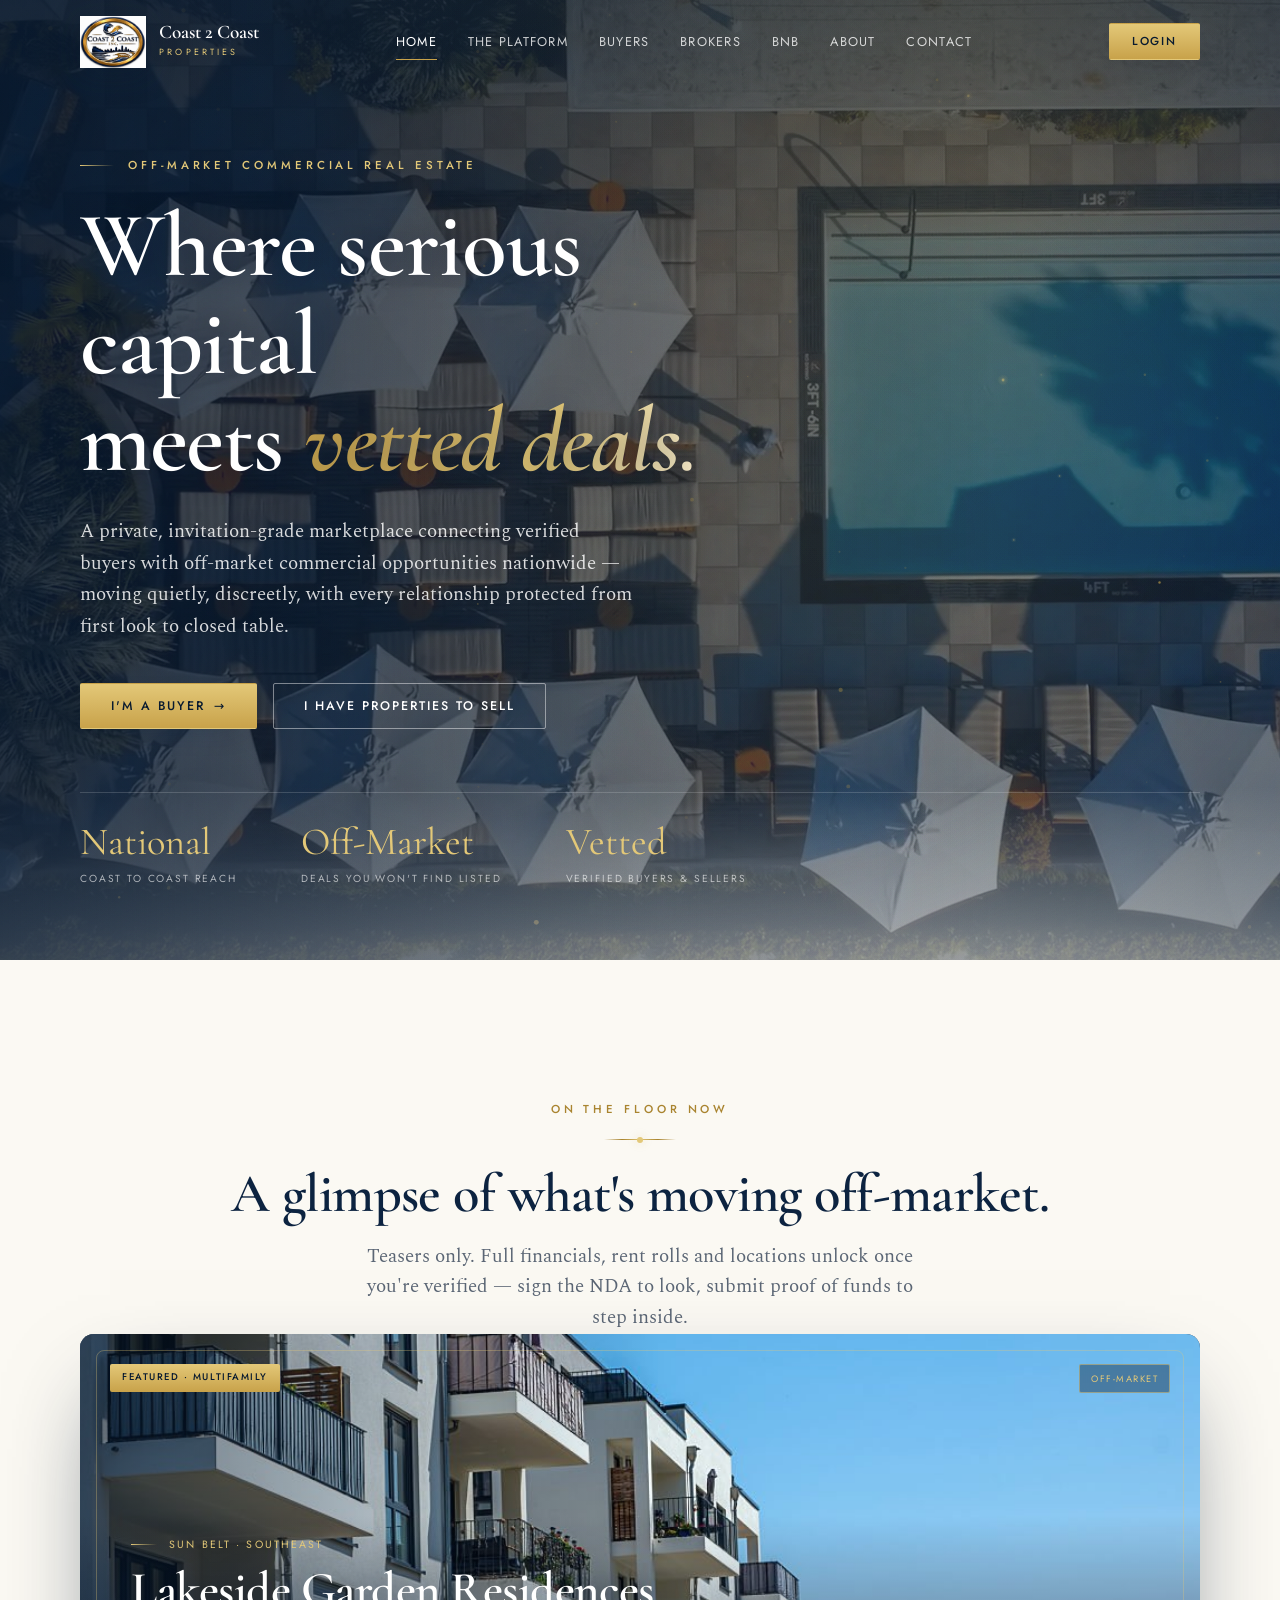
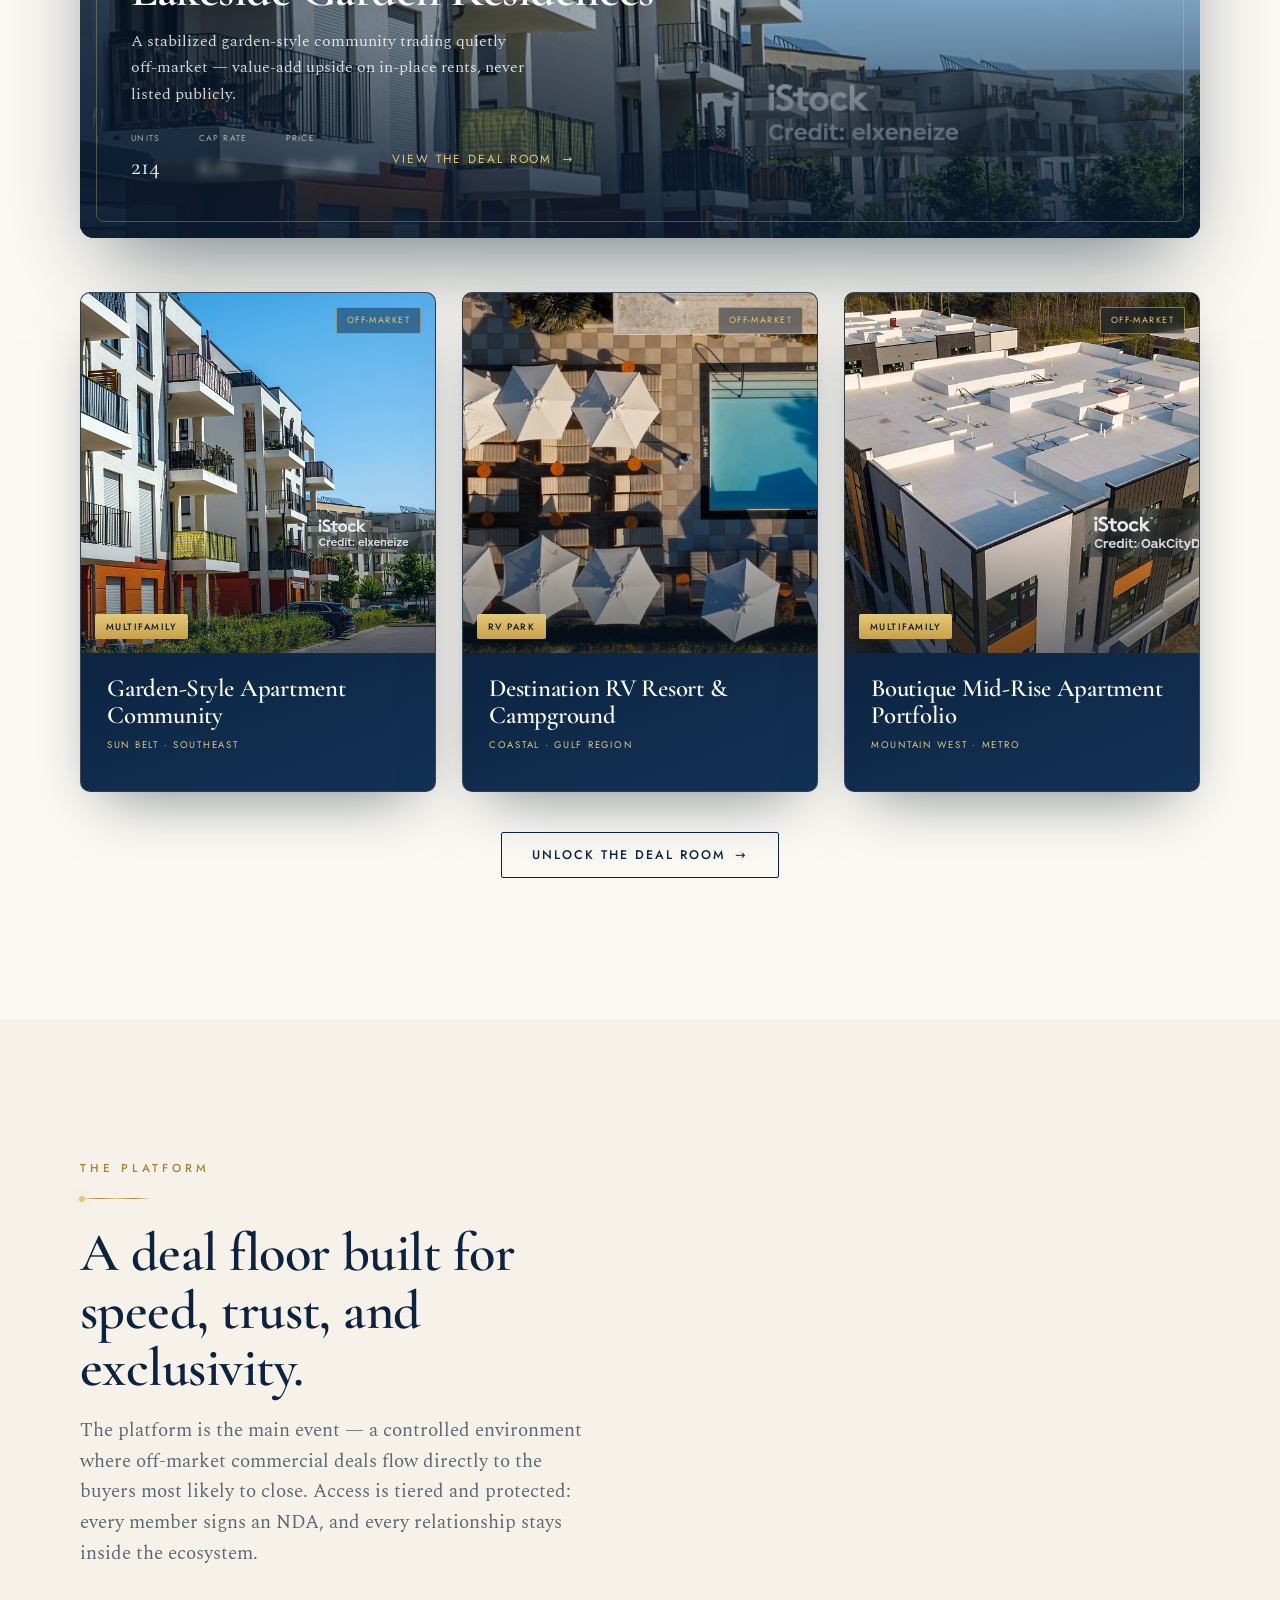
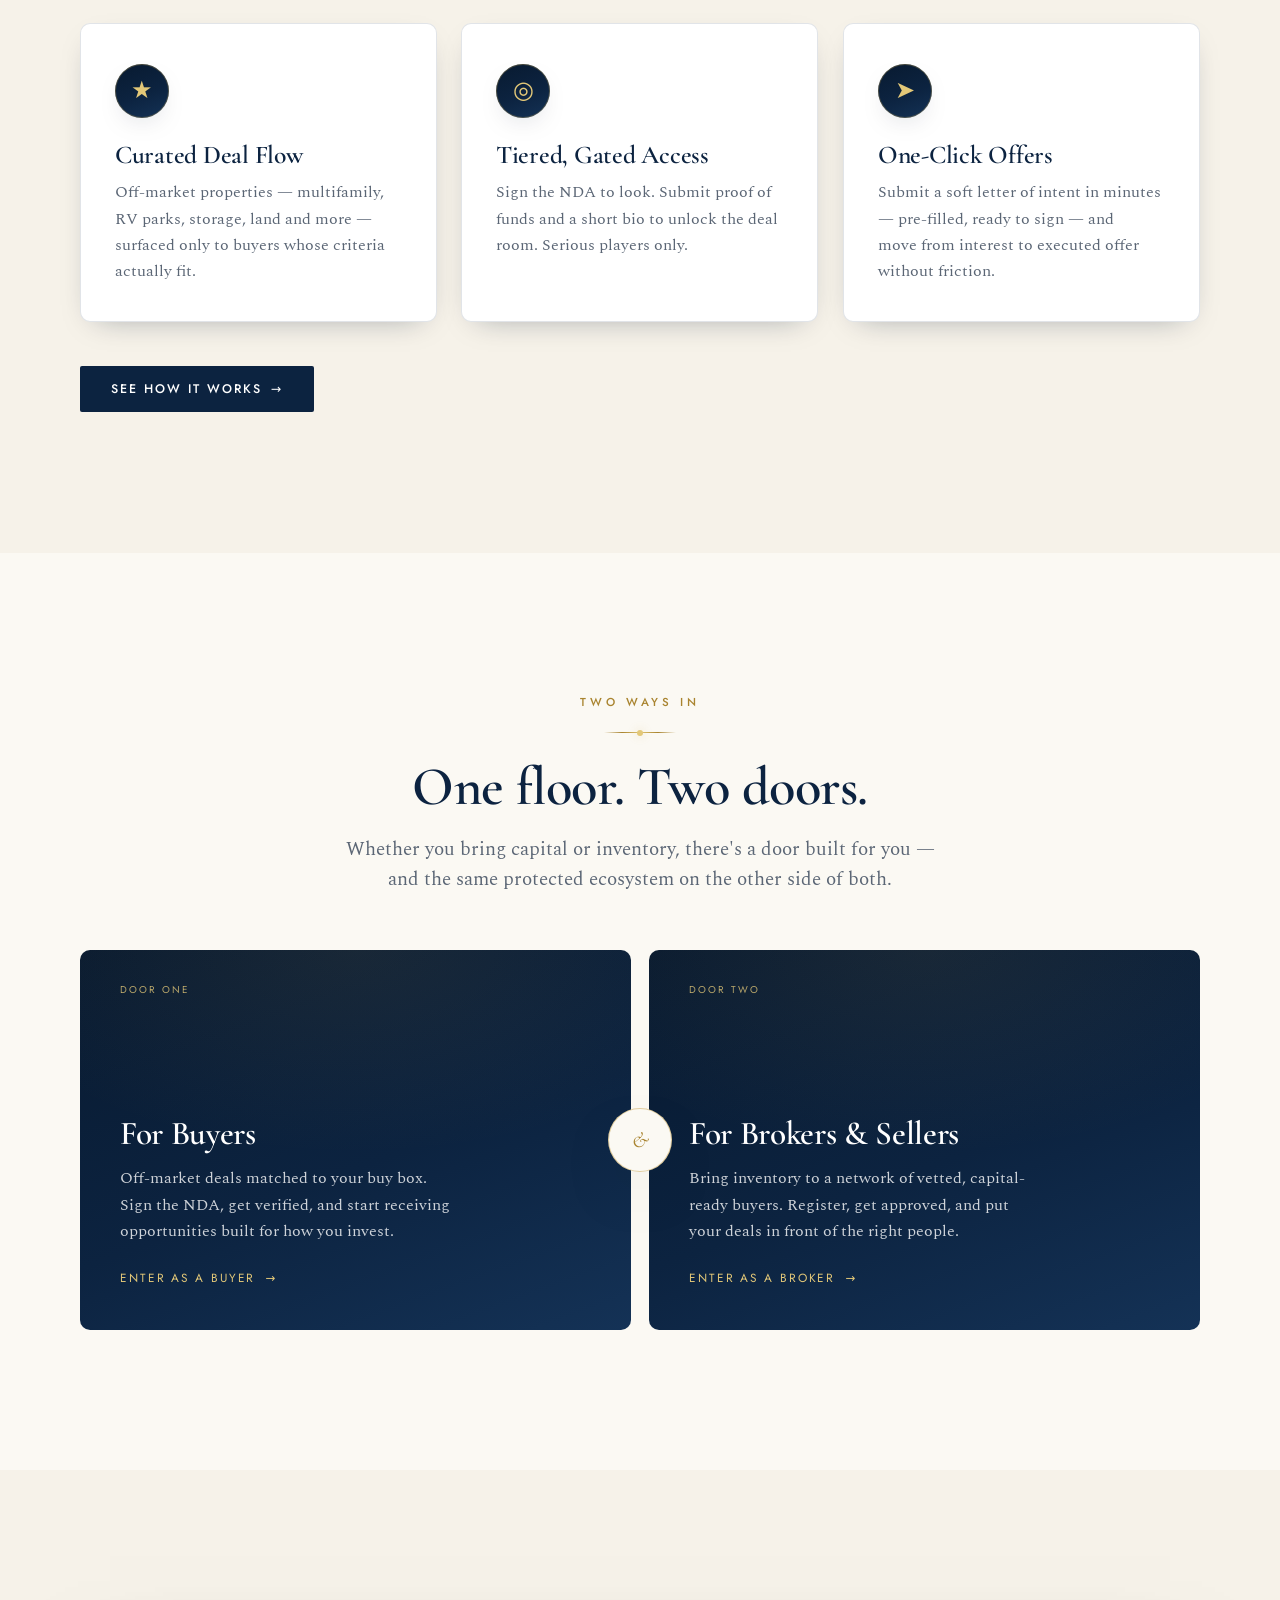
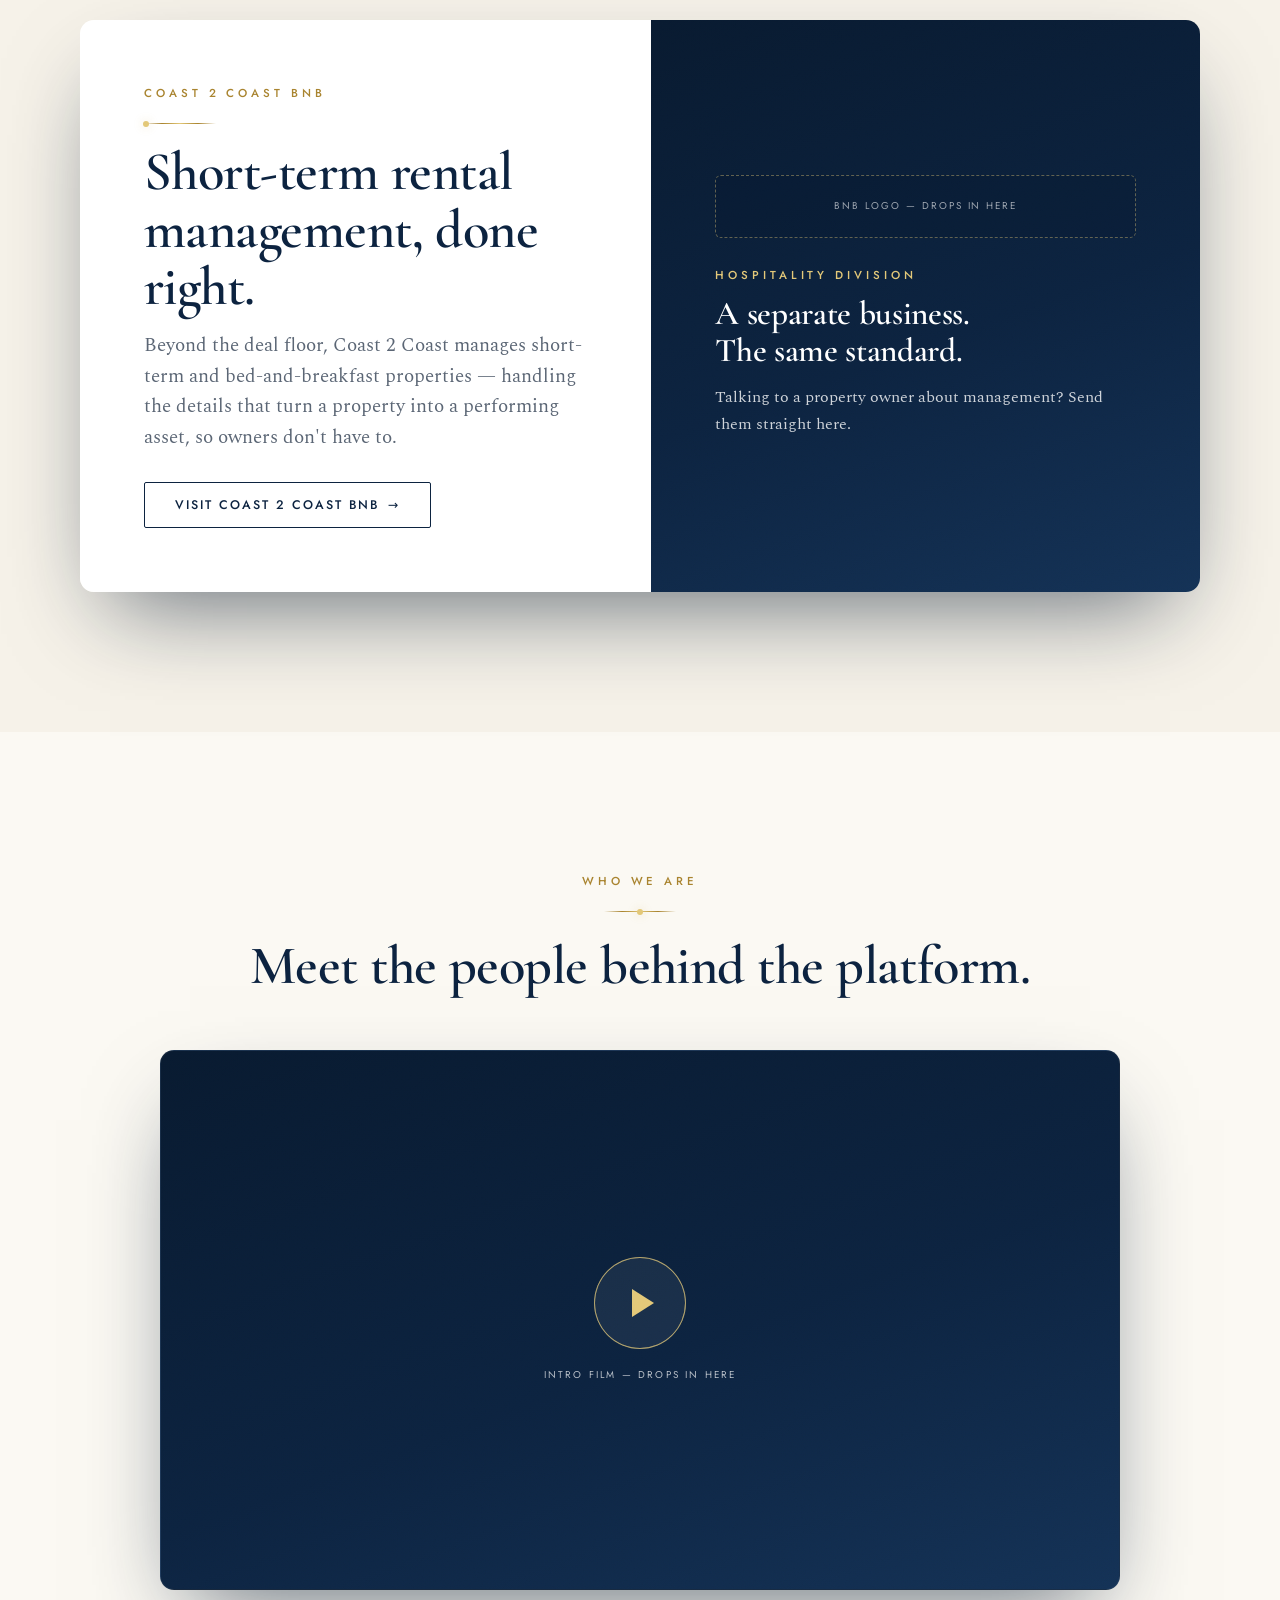
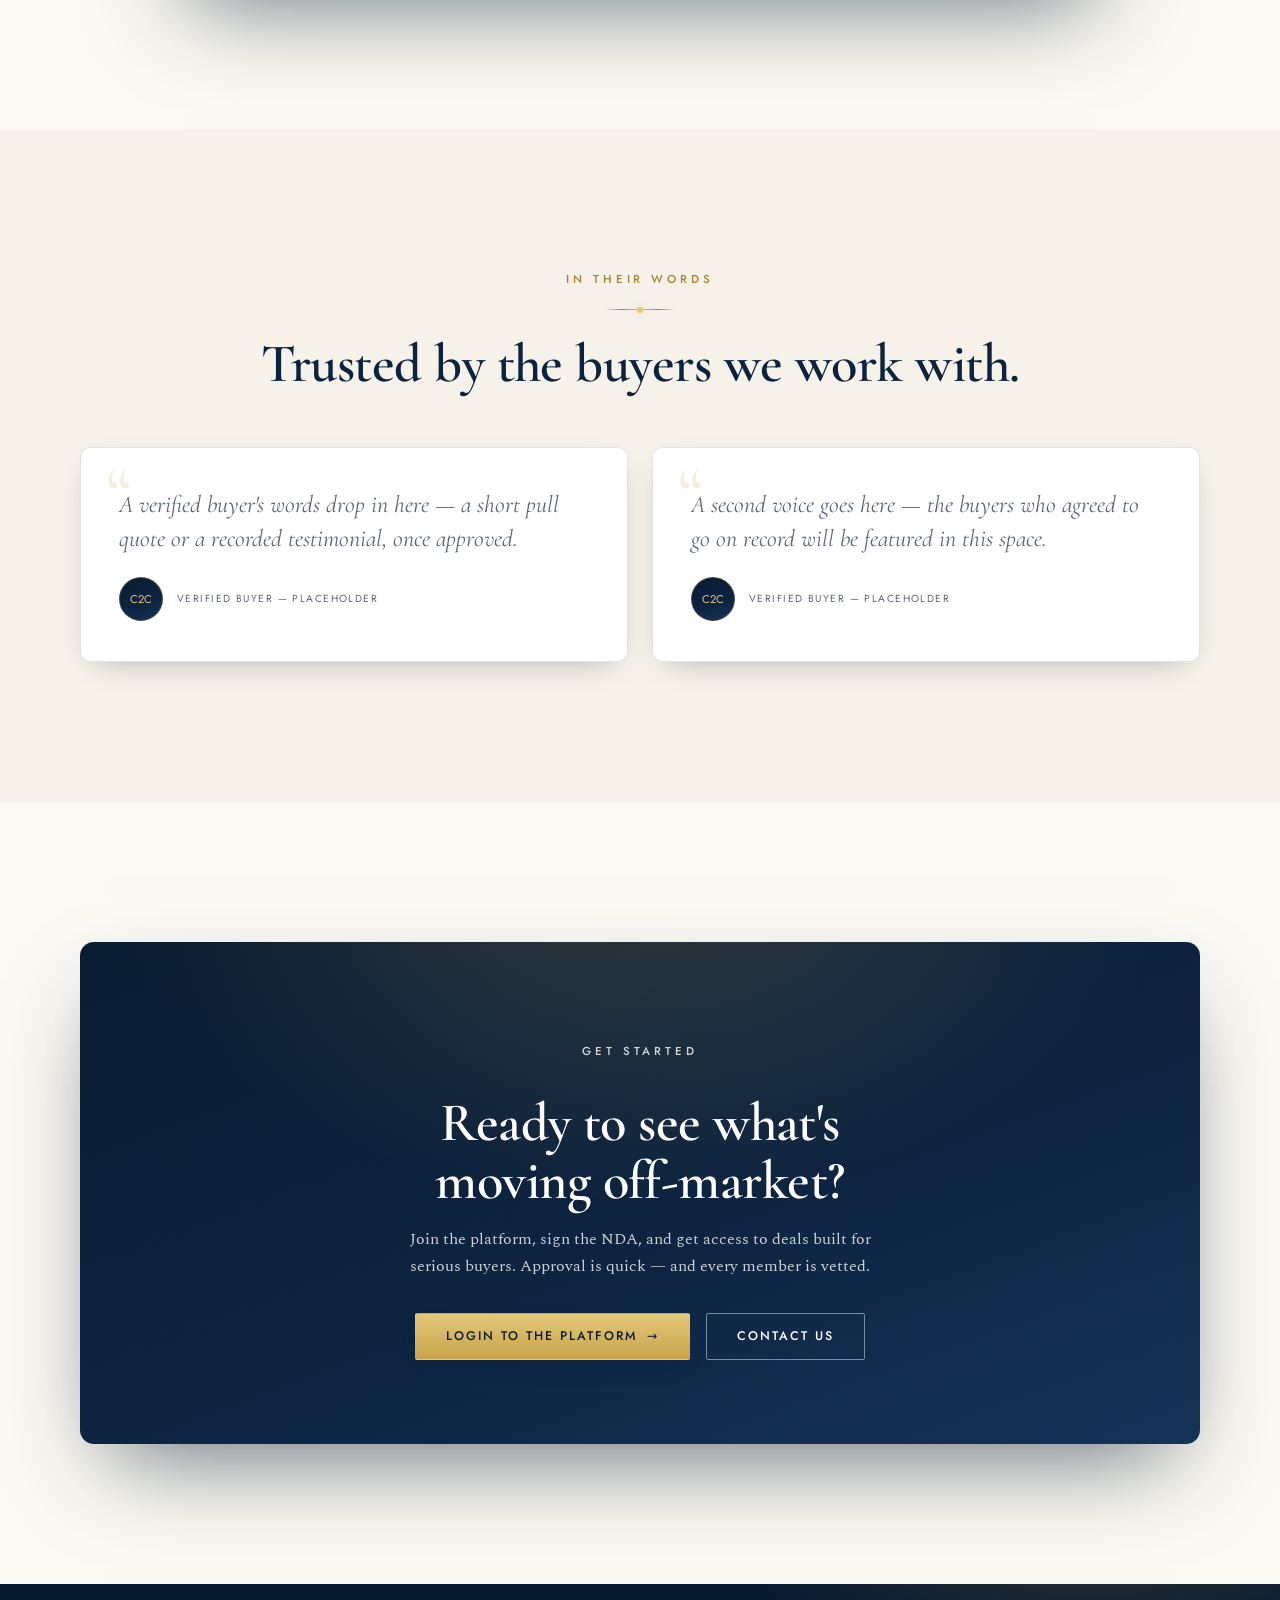
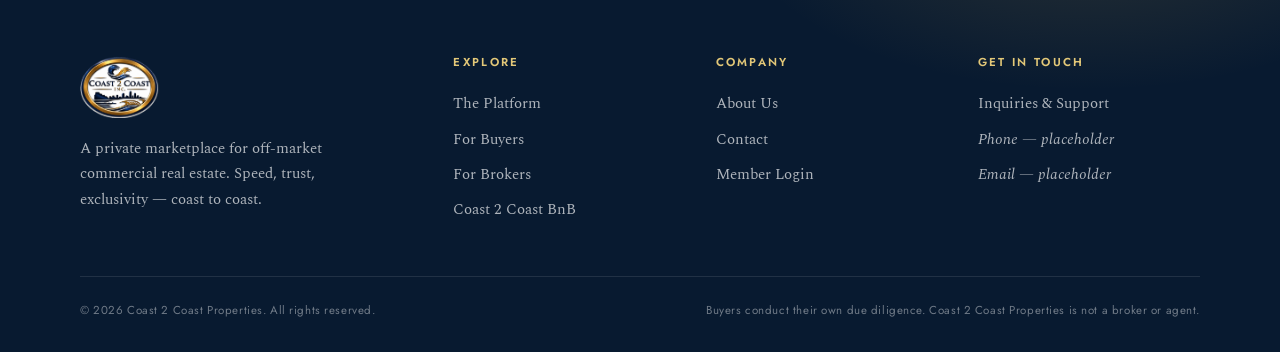
==== commit eff7fd33: "Remove scroll cue indicator overlapping hero text" ====
--- a/index.html
+++ b/index.html
@@ -60,7 +60,7 @@
     </div>
   </div>
 
-  <div class="scrollcue" aria-hidden="true"><div class="track"></div>Scroll</div>
+
 </section>
 
 <!-- ============ FEATURED DEALS ============ -->
--- a/css/home.css
+++ b/css/home.css
@@ -34,7 +34,7 @@
     linear-gradient(90deg,rgba(8,26,48,.62),rgba(8,26,48,.18) 52%,transparent 78%),
     radial-gradient(120% 80% at 70% -10%,rgba(200,162,74,.16),transparent 55%),
     radial-gradient(100% 100% at 50% 50%,transparent 40%,rgba(8,26,48,.5) 100%),
-    linear-gradient(180deg,rgba(8,26,48,.45) 0%,transparent 30%,transparent 60%,var(--cream-100) 100%);}
+    linear-gradient(180deg,rgba(8,26,48,.45) 0%,transparent 30%,transparent 82%,rgba(251,249,243,.55) 100%);}
 
 .hero__in{position:relative;z-index:4;width:100%;max-width:var(--maxw);margin:0 auto;
   padding:clamp(40px,8vh,90px) var(--pad)}
